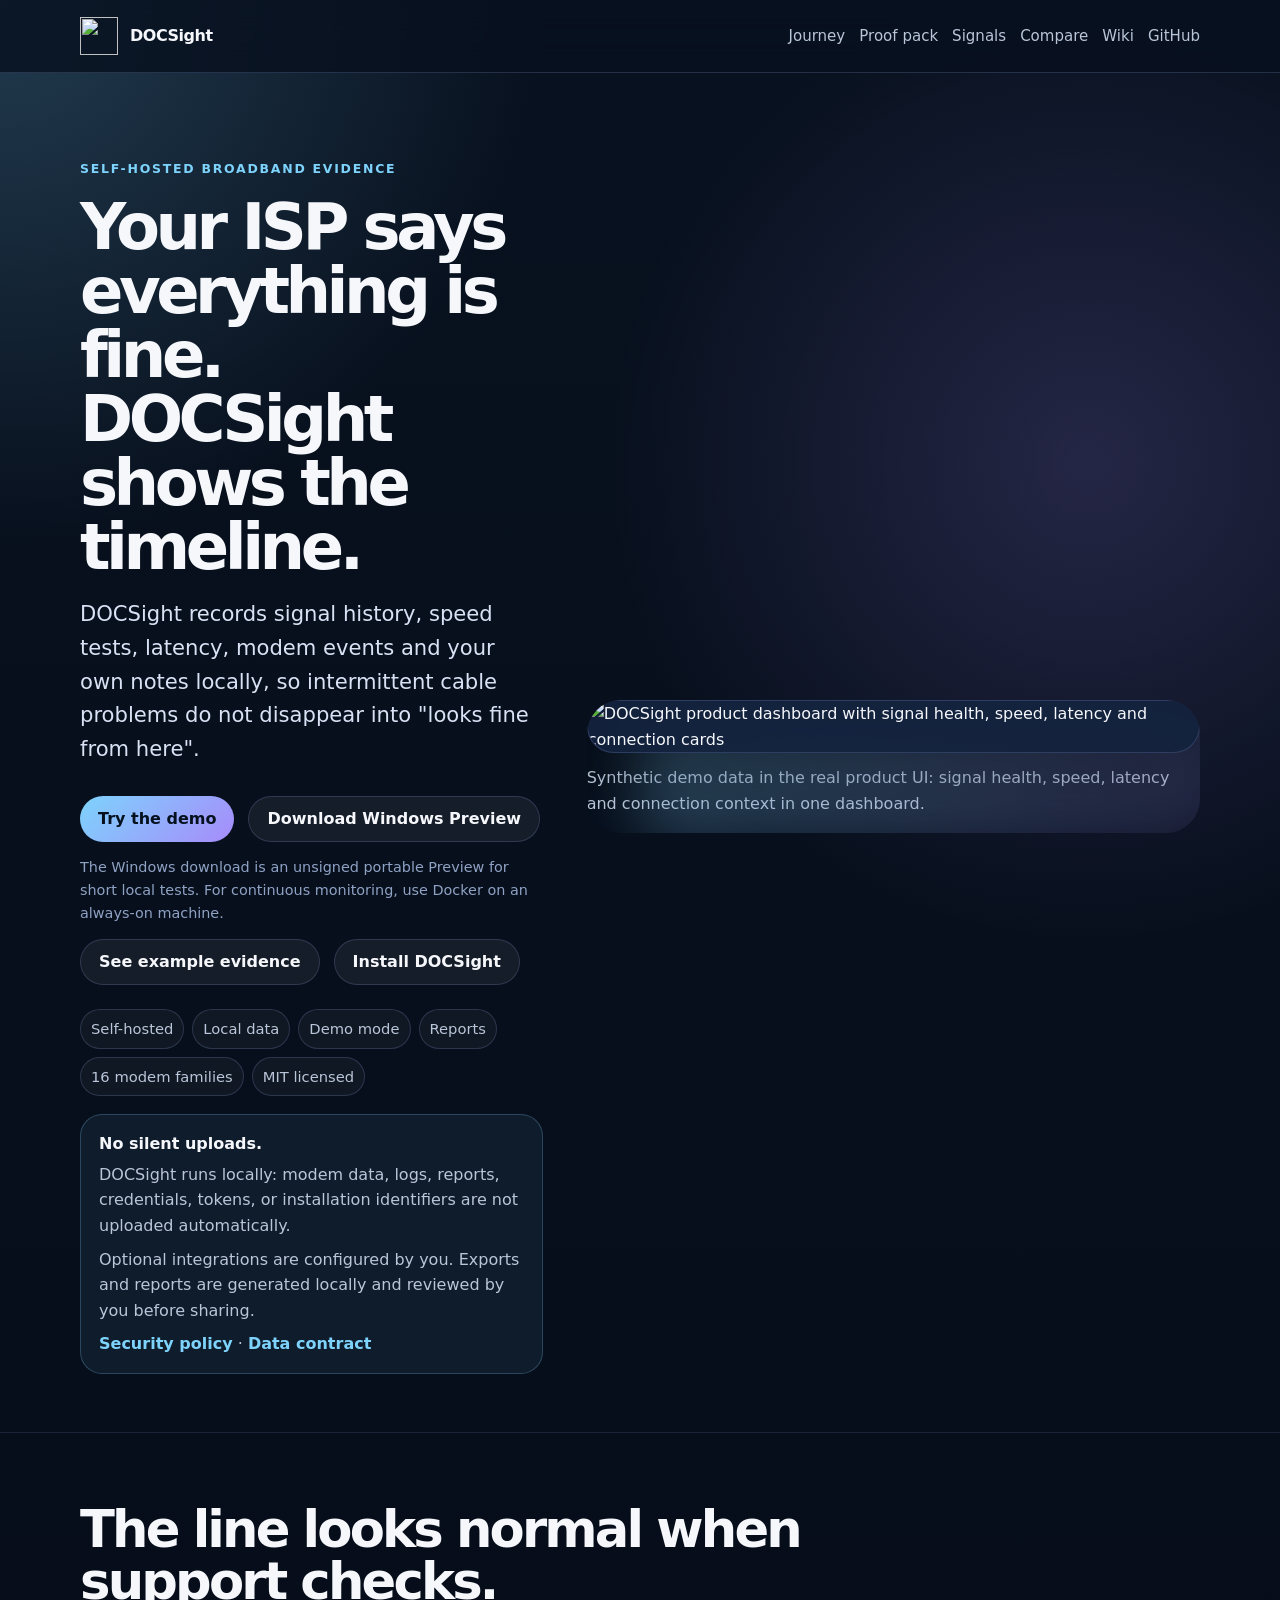
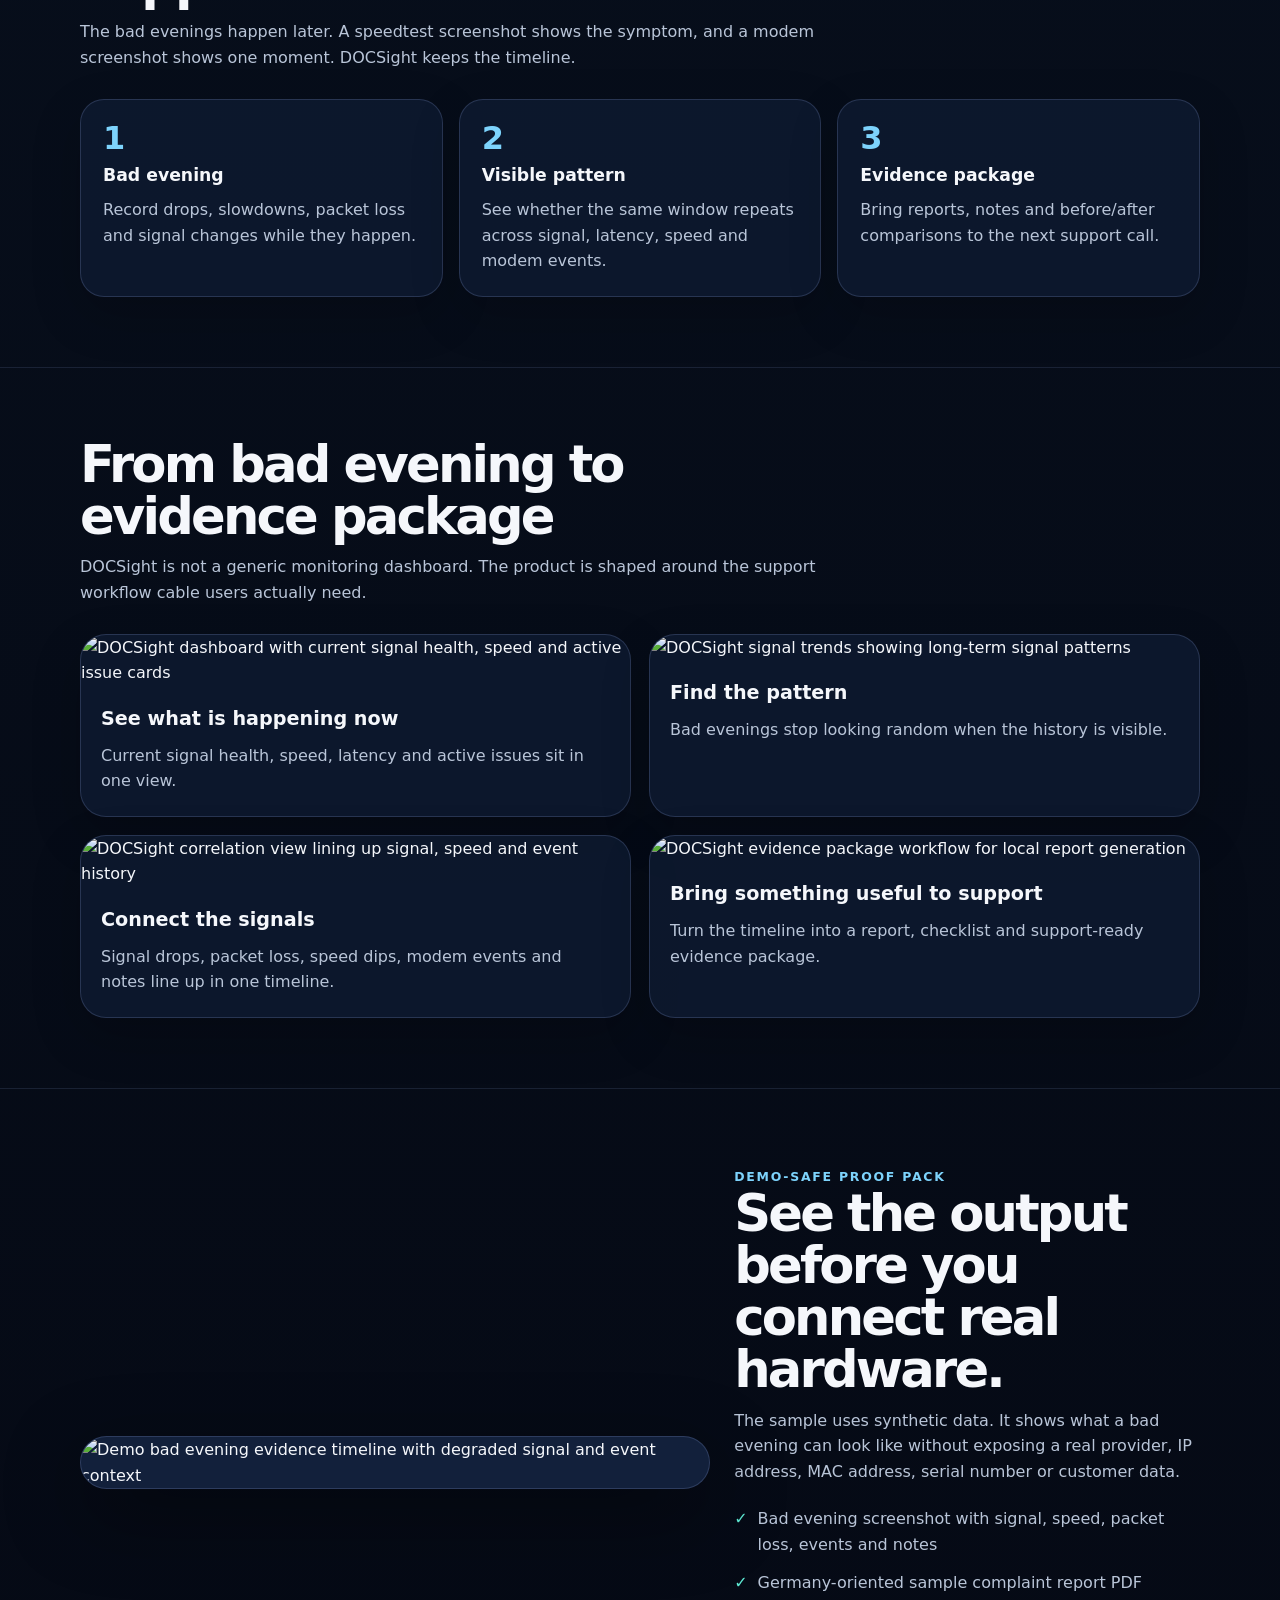
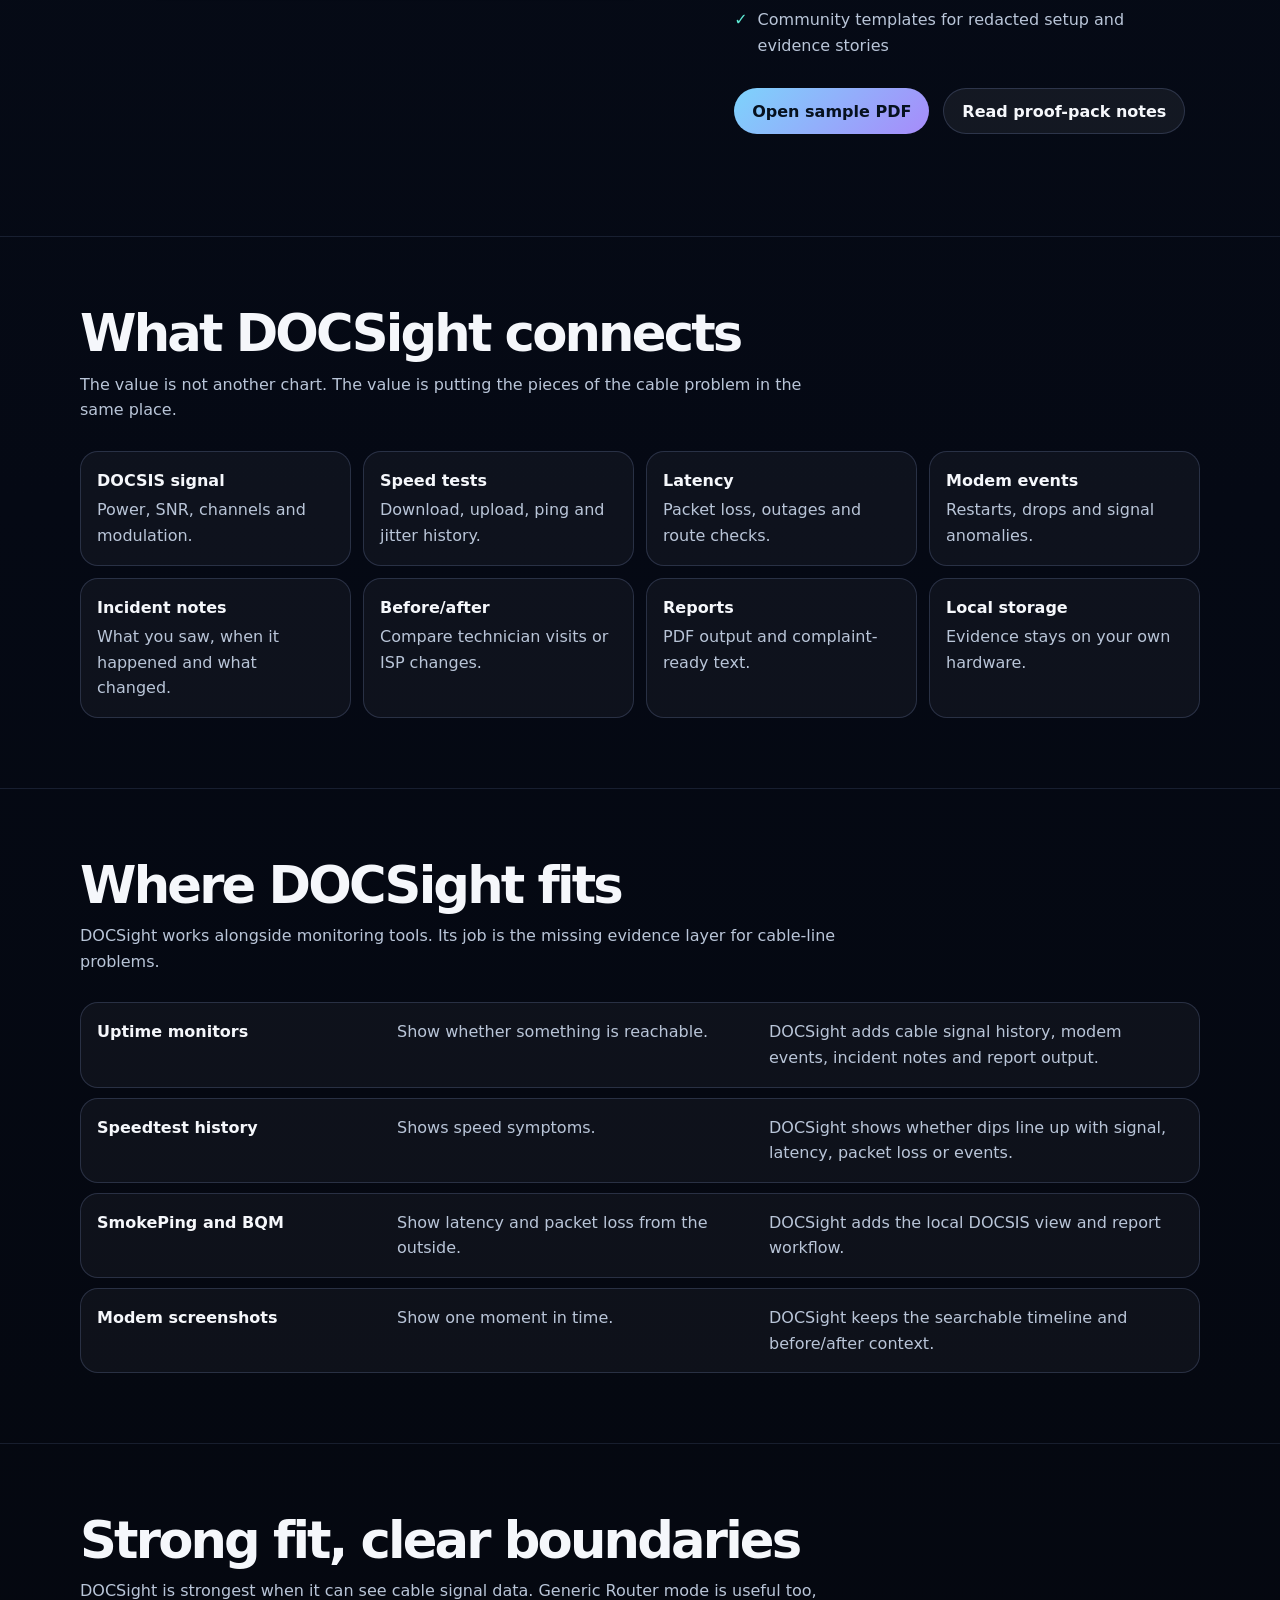
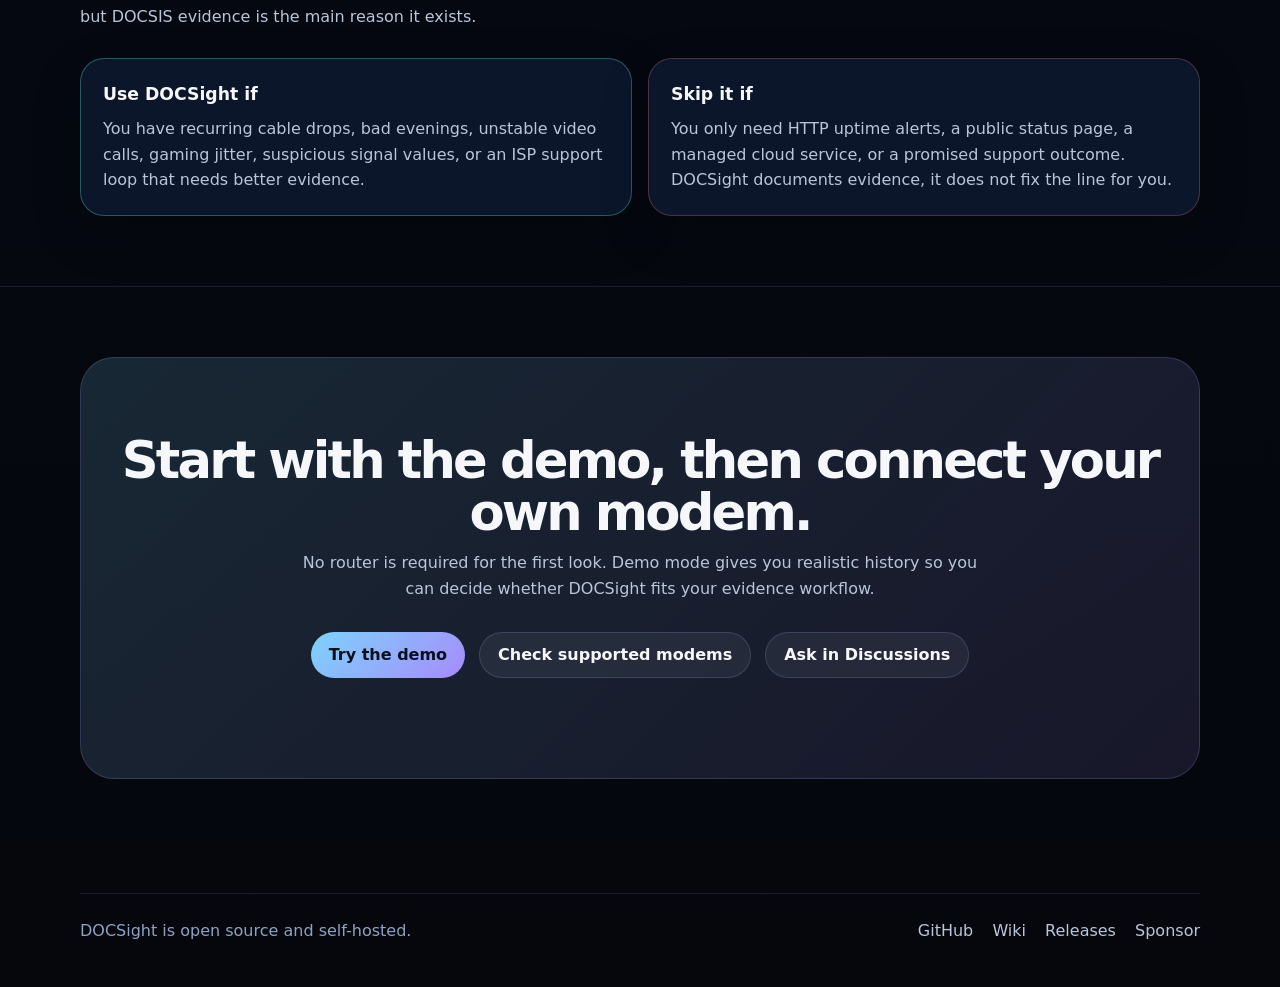
==== docs/index.html @ 67adfd16 "Publish Windows preview downloads Expose the portable Windows Preview from the public entry points w" ====
<!doctype html>
<html lang="en">
<head>
  <meta charset="utf-8">
  <meta name="viewport" content="width=device-width, initial-scale=1">
  <title>DOCSight | Self-hosted evidence for cable internet problems</title>
  <meta name="description" content="DOCSight turns DOCSIS signal history, speed tests, latency, modem events and incident notes into a local evidence trail for intermittent cable problems.">
  <meta name="robots" content="index,follow">
  <link rel="canonical" href="https://itsdnns.github.io/docsight/">
  <meta property="og:type" content="website">
  <meta property="og:site_name" content="DOCSight">
  <meta property="og:title" content="DOCSight | Your ISP says everything is fine. DOCSight shows the timeline.">
  <meta property="og:description" content="Self-hosted DOCSIS evidence for bad evenings, packet loss, modem events and complaint-ready reports.">
  <meta property="og:image" content="https://itsdnns.github.io/docsight/screenshots/social-preview.png">
  <meta property="og:url" content="https://itsdnns.github.io/docsight/">
  <meta name="twitter:card" content="summary_large_image">
  <meta name="twitter:title" content="DOCSight | Self-hosted evidence for cable internet problems">
  <meta name="twitter:description" content="Build a local evidence trail from modem signal data, speed, latency, events and incident notes.">
  <meta name="twitter:image" content="https://itsdnns.github.io/docsight/screenshots/social-preview.png">
  <style>
    :root {
      color-scheme: dark;
      --bg: #08111f;
      --bg-2: #0d1930;
      --card: rgba(15, 28, 51, 0.78);
      --card-strong: rgba(19, 34, 62, 0.95);
      --line: rgba(167, 190, 255, 0.18);
      --text: #f5f7fb;
      --muted: #b9c5d8;
      --soft: #8fa2c4;
      --accent: #7dd3fc;
      --accent-2: #a78bfa;
      --good: #5eead4;
      --warn: #fbbf24;
      --bad: #fb7185;
      --shadow: 0 24px 80px rgba(0, 0, 0, 0.42);
    }
    * { box-sizing: border-box; }
    html { scroll-behavior: smooth; }
    body {
      margin: 0;
      min-width: 320px;
      font-family: Inter, ui-sans-serif, system-ui, -apple-system, BlinkMacSystemFont, "Segoe UI", sans-serif;
      background:
        radial-gradient(circle at top left, rgba(125, 211, 252, 0.22), transparent 34rem),
        radial-gradient(circle at 85% 8%, rgba(167, 139, 250, 0.18), transparent 30rem),
        linear-gradient(180deg, var(--bg), #050914 64%, #05070d);
      color: var(--text);
      line-height: 1.6;
    }
    a { color: inherit; }
    img { max-width: 100%; height: auto; display: block; }
    .wrap { width: min(1120px, calc(100% - 32px)); margin: 0 auto; }
    .nav {
      position: sticky;
      top: 0;
      z-index: 10;
      border-bottom: 1px solid var(--line);
      background: rgba(8, 17, 31, 0.82);
      backdrop-filter: blur(16px);
    }
    .nav-inner {
      min-height: 72px;
      display: flex;
      align-items: center;
      justify-content: space-between;
      gap: 24px;
    }
    .brand { display: flex; align-items: center; gap: 12px; font-weight: 800; letter-spacing: -0.03em; text-decoration: none; }
    .brand img { width: 38px; height: 38px; }
    .nav-links { display: flex; flex-wrap: wrap; gap: 14px; align-items: center; justify-content: flex-end; color: var(--muted); font-size: 0.94rem; }
    .nav-links a { text-decoration: none; }
    .nav-links a:hover { color: var(--text); }
    .mobile-menu { display: none; position: relative; }
    .mobile-menu summary { cursor: pointer; list-style: none; border: 1px solid var(--line); border-radius: 999px; padding: 8px 14px; color: var(--text); font-weight: 750; background: rgba(255,255,255,0.06); }
    .mobile-menu summary::-webkit-details-marker { display: none; }
    .mobile-menu-panel { position: absolute; right: 0; top: calc(100% + 10px); width: min(240px, calc(100vw - 22px)); display: grid; gap: 4px; padding: 10px; border: 1px solid var(--line); border-radius: 18px; background: rgba(8,17,31,0.98); box-shadow: var(--shadow); }
    .mobile-menu-panel a { padding: 10px 12px; border-radius: 12px; text-decoration: none; color: var(--muted); }
    .mobile-menu-panel a:hover { background: rgba(255,255,255,0.06); color: var(--text); }
    .hero { padding: 86px 0 58px; }
    .hero-grid { display: grid; grid-template-columns: minmax(0, 0.86fr) minmax(320px, 1.14fr); gap: 44px; align-items: center; }
    .eyebrow { color: var(--accent); font-weight: 800; text-transform: uppercase; letter-spacing: 0.14em; font-size: 0.78rem; }
    h1 { margin: 16px 0 18px; font-size: clamp(2.45rem, 5vw, 4.9rem); line-height: 1; letter-spacing: -0.07em; }
    .lead { margin: 0; color: #d8e2f4; font-size: clamp(1.08rem, 2vw, 1.32rem); max-width: 670px; }
    .hero-actions { display: flex; flex-wrap: wrap; gap: 14px; margin: 30px 0 24px; }
    .preview-boundary { flex: 0 0 100%; max-width: 670px; margin: 0; color: var(--soft); font-size: 0.9rem; }
    .btn {
      display: inline-flex;
      align-items: center;
      justify-content: center;
      min-height: 46px;
      padding: 0 18px;
      border-radius: 999px;
      border: 1px solid var(--line);
      text-decoration: none;
      font-weight: 750;
      color: var(--text);
      background: rgba(255,255,255,0.06);
    }
    .btn.primary { border: 0; background: linear-gradient(135deg, var(--accent), var(--accent-2)); color: #06111f; }
    .btn:hover { transform: translateY(-1px); }
    .trust { display: flex; flex-wrap: wrap; gap: 8px; margin: 0; padding: 0; list-style: none; color: var(--muted); font-size: 0.92rem; }
    .trust li { padding: 7px 10px; border: 1px solid var(--line); border-radius: 999px; background: rgba(255,255,255,0.04); }
    .trust-promise { margin-top: 18px; padding: 16px 18px; border: 1px solid rgba(125,211,252,0.24); border-radius: 22px; background: rgba(125,211,252,0.07); color: var(--muted); }
    .trust-promise strong { display: block; color: var(--text); margin-bottom: 5px; }
    .trust-promise p { margin: 0 0 8px; }
    .trust-promise p:last-child { margin-bottom: 0; }
    .trust-promise a { color: var(--accent); font-weight: 750; text-decoration: none; }
    .trust-promise a:hover { text-decoration: underline; }
    .hero-shot { position: relative; overflow: clip; border-radius: 34px; }
    .hero-shot::before {
      content: "";
      position: absolute;
      inset: 10% -5% -6% 8%;
      border-radius: 40px;
      background: linear-gradient(135deg, rgba(125,211,252,0.35), rgba(167,139,250,0.16));
      filter: blur(30px);
      opacity: 0.9;
    }
    .screenshot-card { position: relative; border: 1px solid var(--line); border-radius: 28px; overflow: hidden; box-shadow: var(--shadow); background: var(--card-strong); }
    .screenshot-card img { width: 100%; }
    .caption { color: #c5d1e4; font-size: 1rem; margin-top: 12px; }
    section { padding: 70px 0; border-top: 1px solid rgba(167,190,255,0.12); }
    .section-head { max-width: 760px; margin-bottom: 28px; }
    h2 { margin: 0 0 12px; font-size: clamp(2rem, 4vw, 3.4rem); line-height: 1.02; letter-spacing: -0.055em; }
    .section-head p, .card p, .proof-copy p, .journey-card p { color: var(--muted); margin: 0; }
    .cards { display: grid; grid-template-columns: repeat(3, minmax(0, 1fr)); gap: 16px; }
    .card { padding: 22px; border: 1px solid var(--line); border-radius: 24px; background: var(--card); box-shadow: 0 18px 50px rgba(0,0,0,0.18); }
    .card strong { display: block; margin-bottom: 8px; font-size: 1.08rem; }
    .metric { font-size: 2rem; line-height: 1; letter-spacing: -0.04em; color: var(--accent); font-weight: 850; margin-bottom: 8px; }
    .journey-grid { display: grid; grid-template-columns: repeat(2, minmax(0, 1fr)); gap: 18px; }
    .journey-card { border: 1px solid var(--line); border-radius: 26px; background: var(--card); overflow: hidden; box-shadow: 0 18px 50px rgba(0,0,0,0.2); }
    .journey-card .copy { padding: 18px 20px 22px; }
    .journey-card h3 { margin: 0 0 8px; font-size: 1.2rem; }
    .proof { display: grid; grid-template-columns: minmax(0, 1.15fr) minmax(280px, 0.85fr); gap: 24px; align-items: center; }
    .proof-copy { padding: 8px 0; }
    .proof-list { margin: 22px 0 0; padding: 0; list-style: none; display: grid; gap: 12px; }
    .proof-list li { display: flex; gap: 10px; color: var(--muted); }
    .proof-list li::before { content: "✓"; color: var(--good); font-weight: 900; }
    .connect-grid { display: grid; grid-template-columns: repeat(4, minmax(0, 1fr)); gap: 12px; }
    .connect-item { padding: 16px; border-radius: 18px; border: 1px solid var(--line); background: rgba(255,255,255,0.04); color: var(--muted); }
    .connect-item strong { display: block; color: var(--text); margin-bottom: 4px; }
    .compare { display: grid; gap: 10px; }
    .compare-row { display: grid; grid-template-columns: 0.8fr 1fr 1.15fr; gap: 12px; padding: 16px; border: 1px solid var(--line); border-radius: 18px; background: rgba(255,255,255,0.04); }
    .compare-row span { color: var(--muted); }
    .fit-grid { display: grid; grid-template-columns: 1fr 1fr; gap: 16px; }
    .good { border-color: rgba(94,234,212,0.32); }
    .bad { border-color: rgba(251,113,133,0.28); }
    .cta { text-align: center; padding: 76px 20px; border: 1px solid var(--line); border-radius: 34px; background: linear-gradient(135deg, rgba(125,211,252,0.16), rgba(167,139,250,0.12)); }
    .cta p { color: var(--muted); max-width: 680px; margin: 0 auto 26px; }
    footer { color: var(--soft); padding: 44px 0; }
    footer .wrap { display: flex; gap: 16px; flex-wrap: wrap; justify-content: space-between; align-items: center; border-top: 1px solid rgba(167,190,255,0.12); padding-top: 24px; }
    footer a { color: var(--muted); text-decoration: none; margin-left: 14px; }
    @media (max-width: 920px) {
      .hero-grid, .proof { grid-template-columns: 1fr; }
      .cards, .journey-grid { grid-template-columns: 1fr; }
      .connect-grid { grid-template-columns: repeat(2, minmax(0, 1fr)); }
      .compare-row { grid-template-columns: 1fr; }
    }
    @media (max-width: 640px) {
      .wrap { width: min(100% - 22px, 1120px); }
      .nav-inner { min-height: 64px; }
      .nav-links { display: none; }
      .mobile-menu { display: block; }
      .hero { padding-top: 52px; }
      .cards, .fit-grid, .connect-grid { grid-template-columns: 1fr; }
      section { padding: 54px 0; }
      .hero-actions .btn { width: 100%; }
      footer .wrap { display: block; }
      footer a { display: inline-block; margin: 10px 14px 0 0; }
    }
  </style>
</head>
<body>
  <nav class="nav" aria-label="Main navigation">
    <div class="wrap nav-inner">
      <a class="brand" href="#top" aria-label="DOCSight home">
        <img src="docsight-logo-v2.svg" alt="" aria-hidden="true">
        <span>DOCSight</span>
      </a>
      <div class="nav-links">
        <a href="#journey">Journey</a>
        <a href="#proof">Proof pack</a>
        <a href="#connects">Signals</a>
        <a href="#compare">Compare</a>
        <a href="https://github.com/itsDNNS/docsight/wiki">Wiki</a>
        <a href="https://github.com/itsDNNS/docsight">GitHub</a>
      </div>
      <details class="mobile-menu">
        <summary>Menu</summary>
        <div class="mobile-menu-panel">
          <a href="#journey">Journey</a>
          <a href="#proof">Proof pack</a>
          <a href="#connects">Signals</a>
          <a href="#compare">Compare</a>
          <a href="https://github.com/itsDNNS/docsight/wiki">Wiki</a>
          <a href="https://github.com/itsDNNS/docsight">GitHub</a>
        </div>
      </details>
    </div>
  </nav>

  <main id="top">
    <header class="hero">
      <div class="wrap hero-grid">
        <div>
          <div class="eyebrow">Self-hosted broadband evidence</div>
          <h1>Your ISP says everything is fine. DOCSight shows the timeline.</h1>
          <p class="lead">DOCSight records signal history, speed tests, latency, modem events and your own notes locally, so intermittent cable problems do not disappear into "looks fine from here".</p>
          <div class="hero-actions">
            <a class="btn primary" href="https://github.com/itsDNNS/docsight#option-1-try-the-demo">Try the demo</a>
            <a class="btn" href="https://github.com/itsDNNS/docsight/releases/latest">Download Windows Preview</a>
            <p class="preview-boundary">The Windows download is an unsigned portable Preview for short local tests. For continuous monitoring, use Docker on an always-on machine.</p>
            <a class="btn" href="#proof">See example evidence</a>
            <a class="btn" href="https://github.com/itsDNNS/docsight/wiki/Installation">Install DOCSight</a>
          </div>
          <ul class="trust" aria-label="Project highlights">
            <li>Self-hosted</li>
            <li>Local data</li>
            <li>Demo mode</li>
            <li>Reports</li>
            <li>16 modem families</li>
            <li>MIT licensed</li>
          </ul>
          <div class="trust-promise" aria-label="Local-first trust promise">
            <strong>No silent uploads.</strong>
            <p>DOCSight runs locally: modem data, logs, reports, credentials, tokens, or installation identifiers are not uploaded automatically.</p>
            <p>Optional integrations are configured by you. Exports and reports are generated locally and reviewed by you before sharing.</p>
            <p><a href="https://github.com/itsDNNS/docsight/blob/main/SECURITY.md">Security policy</a> · <a href="https://github.com/itsDNNS/docsight/blob/main/DATA_CONTRACT.md">Data contract</a></p>
          </div>
        </div>
        <div class="hero-shot">
          <div class="screenshot-card">
            <img src="screenshots/dashboard-hero.png" alt="DOCSight product dashboard with signal health, speed, latency and connection cards">
          </div>
          <p class="caption">Synthetic demo data in the real product UI: signal health, speed, latency and connection context in one dashboard.</p>
        </div>
      </div>
    </header>

    <section aria-labelledby="why-title">
      <div class="wrap">
        <div class="section-head">
          <h2 id="why-title">The line looks normal when support checks.</h2>
          <p>The bad evenings happen later. A speedtest screenshot shows the symptom, and a modem screenshot shows one moment. DOCSight keeps the timeline.</p>
        </div>
        <div class="cards">
          <div class="card"><div class="metric">1</div><strong>Bad evening</strong><p>Record drops, slowdowns, packet loss and signal changes while they happen.</p></div>
          <div class="card"><div class="metric">2</div><strong>Visible pattern</strong><p>See whether the same window repeats across signal, latency, speed and modem events.</p></div>
          <div class="card"><div class="metric">3</div><strong>Evidence package</strong><p>Bring reports, notes and before/after comparisons to the next support call.</p></div>
        </div>
      </div>
    </section>

    <section id="journey" aria-labelledby="journey-title">
      <div class="wrap">
        <div class="section-head">
          <h2 id="journey-title">From bad evening to evidence package</h2>
          <p>DOCSight is not a generic monitoring dashboard. The product is shaped around the support workflow cable users actually need.</p>
        </div>
        <div class="journey-grid">
          <article class="journey-card">
            <img src="screenshots/dashboard-dark.png" alt="DOCSight dashboard with current signal health, speed and active issue cards">
            <div class="copy"><h3>See what is happening now</h3><p>Current signal health, speed, latency and active issues sit in one view.</p></div>
          </article>
          <article class="journey-card">
            <img src="screenshots/trends.png" alt="DOCSight signal trends showing long-term signal patterns">
            <div class="copy"><h3>Find the pattern</h3><p>Bad evenings stop looking random when the history is visible.</p></div>
          </article>
          <article class="journey-card">
            <img src="screenshots/correlation.png" alt="DOCSight correlation view lining up signal, speed and event history">
            <div class="copy"><h3>Connect the signals</h3><p>Signal drops, packet loss, speed dips, modem events and notes line up in one timeline.</p></div>
          </article>
          <article class="journey-card">
            <img src="screenshots/complaint-workflow.png" alt="DOCSight evidence package workflow for local report generation">
            <div class="copy"><h3>Bring something useful to support</h3><p>Turn the timeline into a report, checklist and support-ready evidence package.</p></div>
          </article>
        </div>
      </div>
    </section>

    <section id="proof" aria-labelledby="proof-title">
      <div class="wrap proof">
        <div class="screenshot-card">
          <img src="screenshots/bad-day-evidence.png" alt="Demo bad evening evidence timeline with degraded signal and event context">
        </div>
        <div class="proof-copy">
          <div class="eyebrow">Demo-safe proof pack</div>
          <h2 id="proof-title">See the output before you connect real hardware.</h2>
          <p>The sample uses synthetic data. It shows what a bad evening can look like without exposing a real provider, IP address, MAC address, serial number or customer data.</p>
          <ul class="proof-list">
            <li>Bad evening screenshot with signal, speed, packet loss, events and notes</li>
            <li>Germany-oriented sample complaint report PDF</li>
            <li>Community templates for redacted setup and evidence stories</li>
          </ul>
          <div class="hero-actions">
            <a class="btn primary" href="samples/demo-complaint-report.pdf">Open sample PDF</a>
            <a class="btn" href="https://github.com/itsDNNS/docsight/blob/main/docs/proof-pack.md">Read proof-pack notes</a>
          </div>
        </div>
      </div>
    </section>

    <section id="connects" aria-labelledby="connects-title">
      <div class="wrap">
        <div class="section-head">
          <h2 id="connects-title">What DOCSight connects</h2>
          <p>The value is not another chart. The value is putting the pieces of the cable problem in the same place.</p>
        </div>
        <div class="connect-grid" role="list">
          <div class="connect-item" role="listitem"><strong>DOCSIS signal</strong>Power, SNR, channels and modulation.</div>
          <div class="connect-item" role="listitem"><strong>Speed tests</strong>Download, upload, ping and jitter history.</div>
          <div class="connect-item" role="listitem"><strong>Latency</strong>Packet loss, outages and route checks.</div>
          <div class="connect-item" role="listitem"><strong>Modem events</strong>Restarts, drops and signal anomalies.</div>
          <div class="connect-item" role="listitem"><strong>Incident notes</strong>What you saw, when it happened and what changed.</div>
          <div class="connect-item" role="listitem"><strong>Before/after</strong>Compare technician visits or ISP changes.</div>
          <div class="connect-item" role="listitem"><strong>Reports</strong>PDF output and complaint-ready text.</div>
          <div class="connect-item" role="listitem"><strong>Local storage</strong>Evidence stays on your own hardware.</div>
        </div>
      </div>
    </section>

    <section id="compare" aria-labelledby="compare-title">
      <div class="wrap">
        <div class="section-head">
          <h2 id="compare-title">Where DOCSight fits</h2>
          <p>DOCSight works alongside monitoring tools. Its job is the missing evidence layer for cable-line problems.</p>
        </div>
        <div class="compare" role="list">
          <div class="compare-row" role="listitem"><strong>Uptime monitors</strong><span>Show whether something is reachable.</span><span>DOCSight adds cable signal history, modem events, incident notes and report output.</span></div>
          <div class="compare-row" role="listitem"><strong>Speedtest history</strong><span>Shows speed symptoms.</span><span>DOCSight shows whether dips line up with signal, latency, packet loss or events.</span></div>
          <div class="compare-row" role="listitem"><strong>SmokePing and BQM</strong><span>Show latency and packet loss from the outside.</span><span>DOCSight adds the local DOCSIS view and report workflow.</span></div>
          <div class="compare-row" role="listitem"><strong>Modem screenshots</strong><span>Show one moment in time.</span><span>DOCSight keeps the searchable timeline and before/after context.</span></div>
        </div>
      </div>
    </section>

    <section aria-labelledby="fit-title">
      <div class="wrap">
        <div class="section-head">
          <h2 id="fit-title">Strong fit, clear boundaries</h2>
          <p>DOCSight is strongest when it can see cable signal data. Generic Router mode is useful too, but DOCSIS evidence is the main reason it exists.</p>
        </div>
        <div class="fit-grid">
          <div class="card good"><strong>Use DOCSight if</strong><p>You have recurring cable drops, bad evenings, unstable video calls, gaming jitter, suspicious signal values, or an ISP support loop that needs better evidence.</p></div>
          <div class="card bad"><strong>Skip it if</strong><p>You only need HTTP uptime alerts, a public status page, a managed cloud service, or a promised support outcome. DOCSight documents evidence, it does not fix the line for you.</p></div>
        </div>
      </div>
    </section>

    <section aria-labelledby="start-title">
      <div class="wrap">
        <div class="cta">
          <h2 id="start-title">Start with the demo, then connect your own modem.</h2>
          <p>No router is required for the first look. Demo mode gives you realistic history so you can decide whether DOCSight fits your evidence workflow.</p>
          <div class="hero-actions" style="justify-content:center">
            <a class="btn primary" href="https://github.com/itsDNNS/docsight#option-1-try-the-demo">Try the demo</a>
            <a class="btn" href="https://github.com/itsDNNS/docsight/wiki/Supported-Modems">Check supported modems</a>
            <a class="btn" href="https://github.com/itsDNNS/docsight/discussions">Ask in Discussions</a>
          </div>
        </div>
      </div>
    </section>
  </main>

  <footer>
    <div class="wrap">
      <span>DOCSight is open source and self-hosted.</span>
      <span>
        <a href="https://github.com/itsDNNS/docsight">GitHub</a>
        <a href="https://github.com/itsDNNS/docsight/wiki">Wiki</a>
        <a href="https://github.com/itsDNNS/docsight/releases">Releases</a>
        <a href="https://github.com/sponsors/itsDNNS">Sponsor</a>
      </span>
    </div>
  </footer>
</body>
</html>
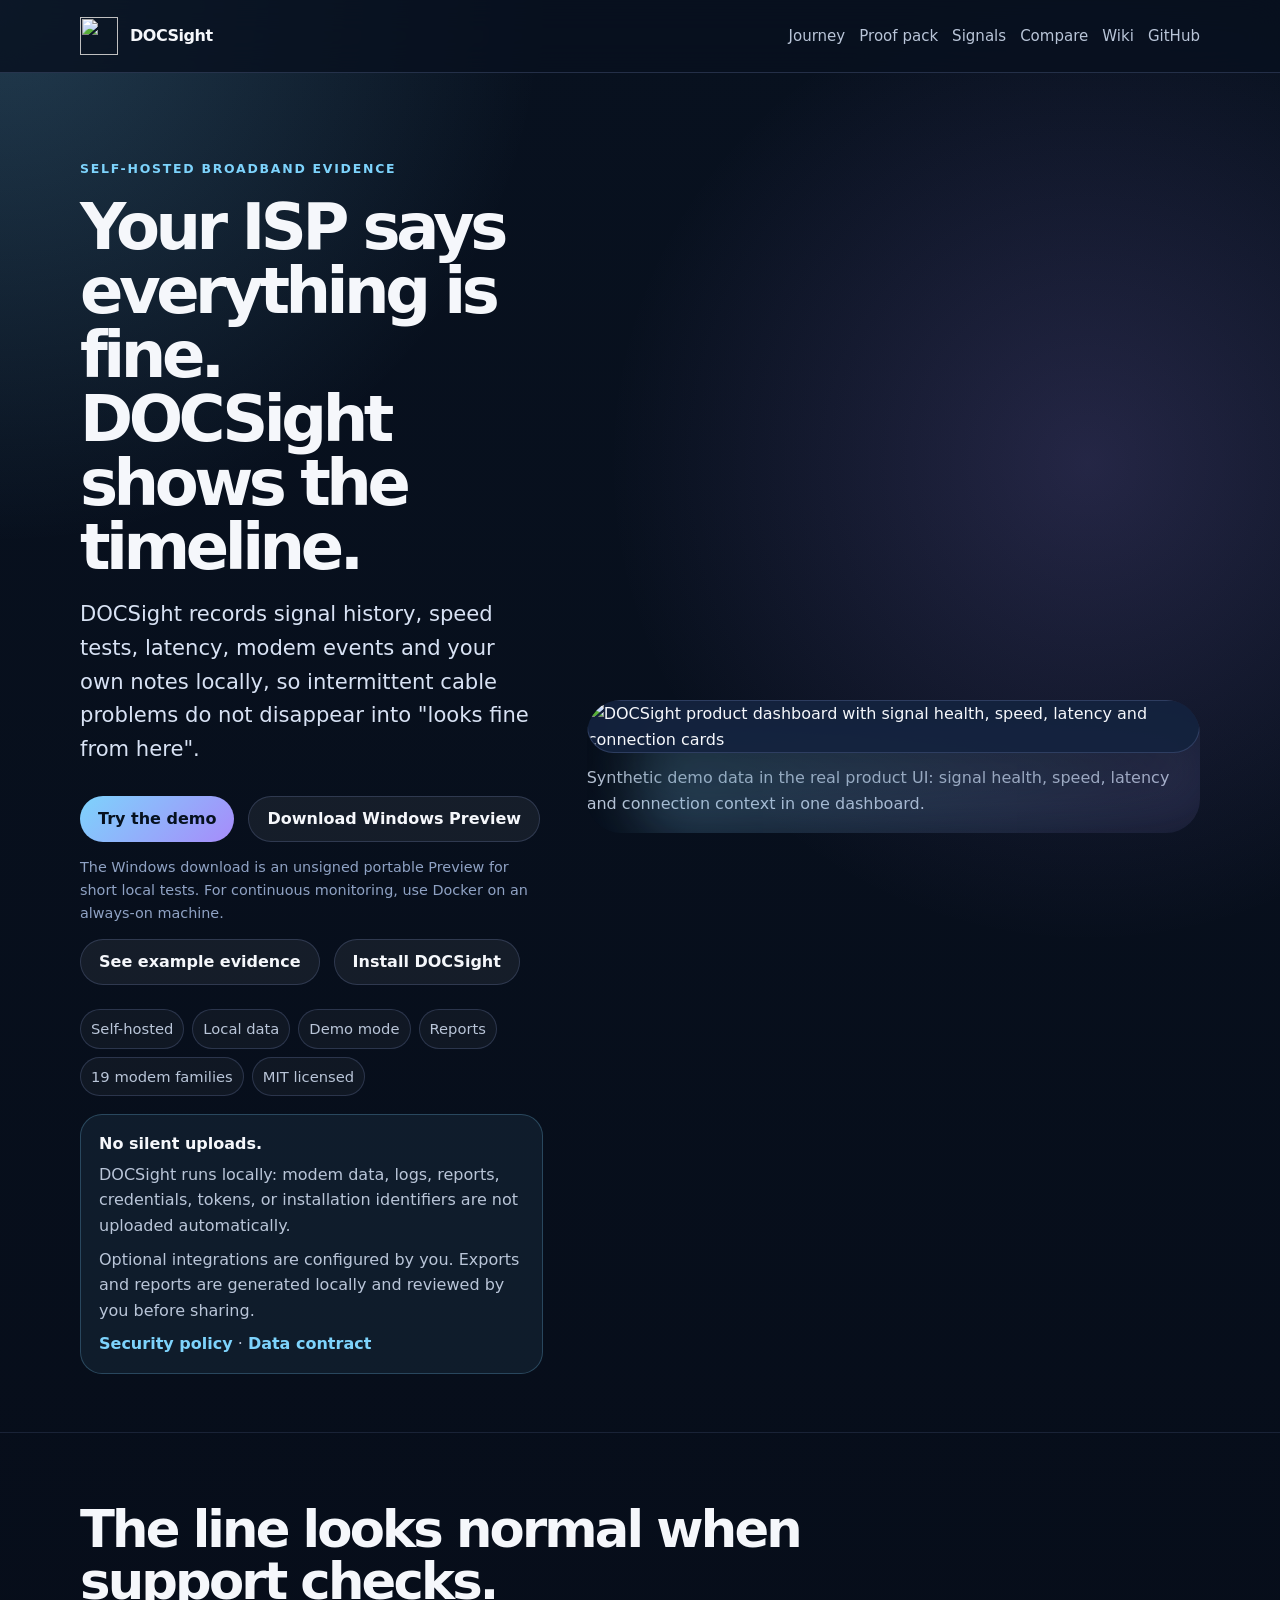
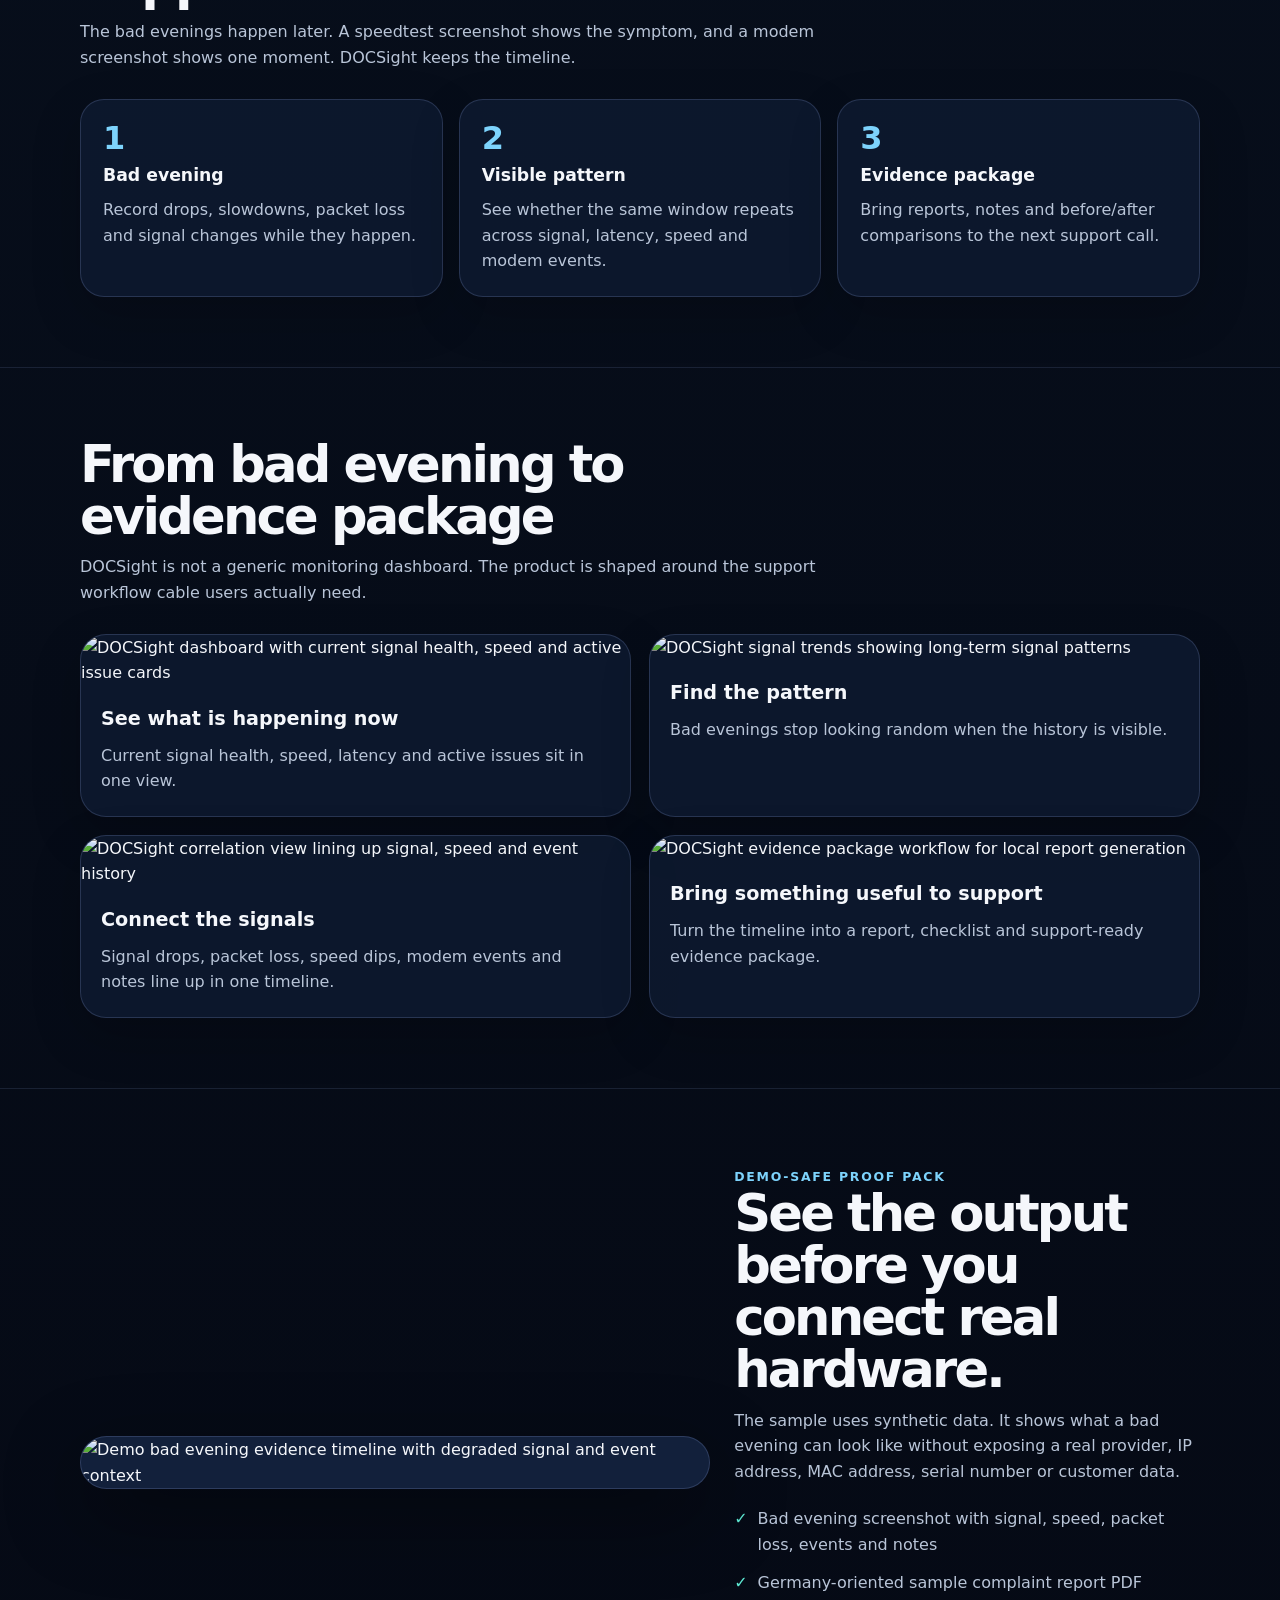
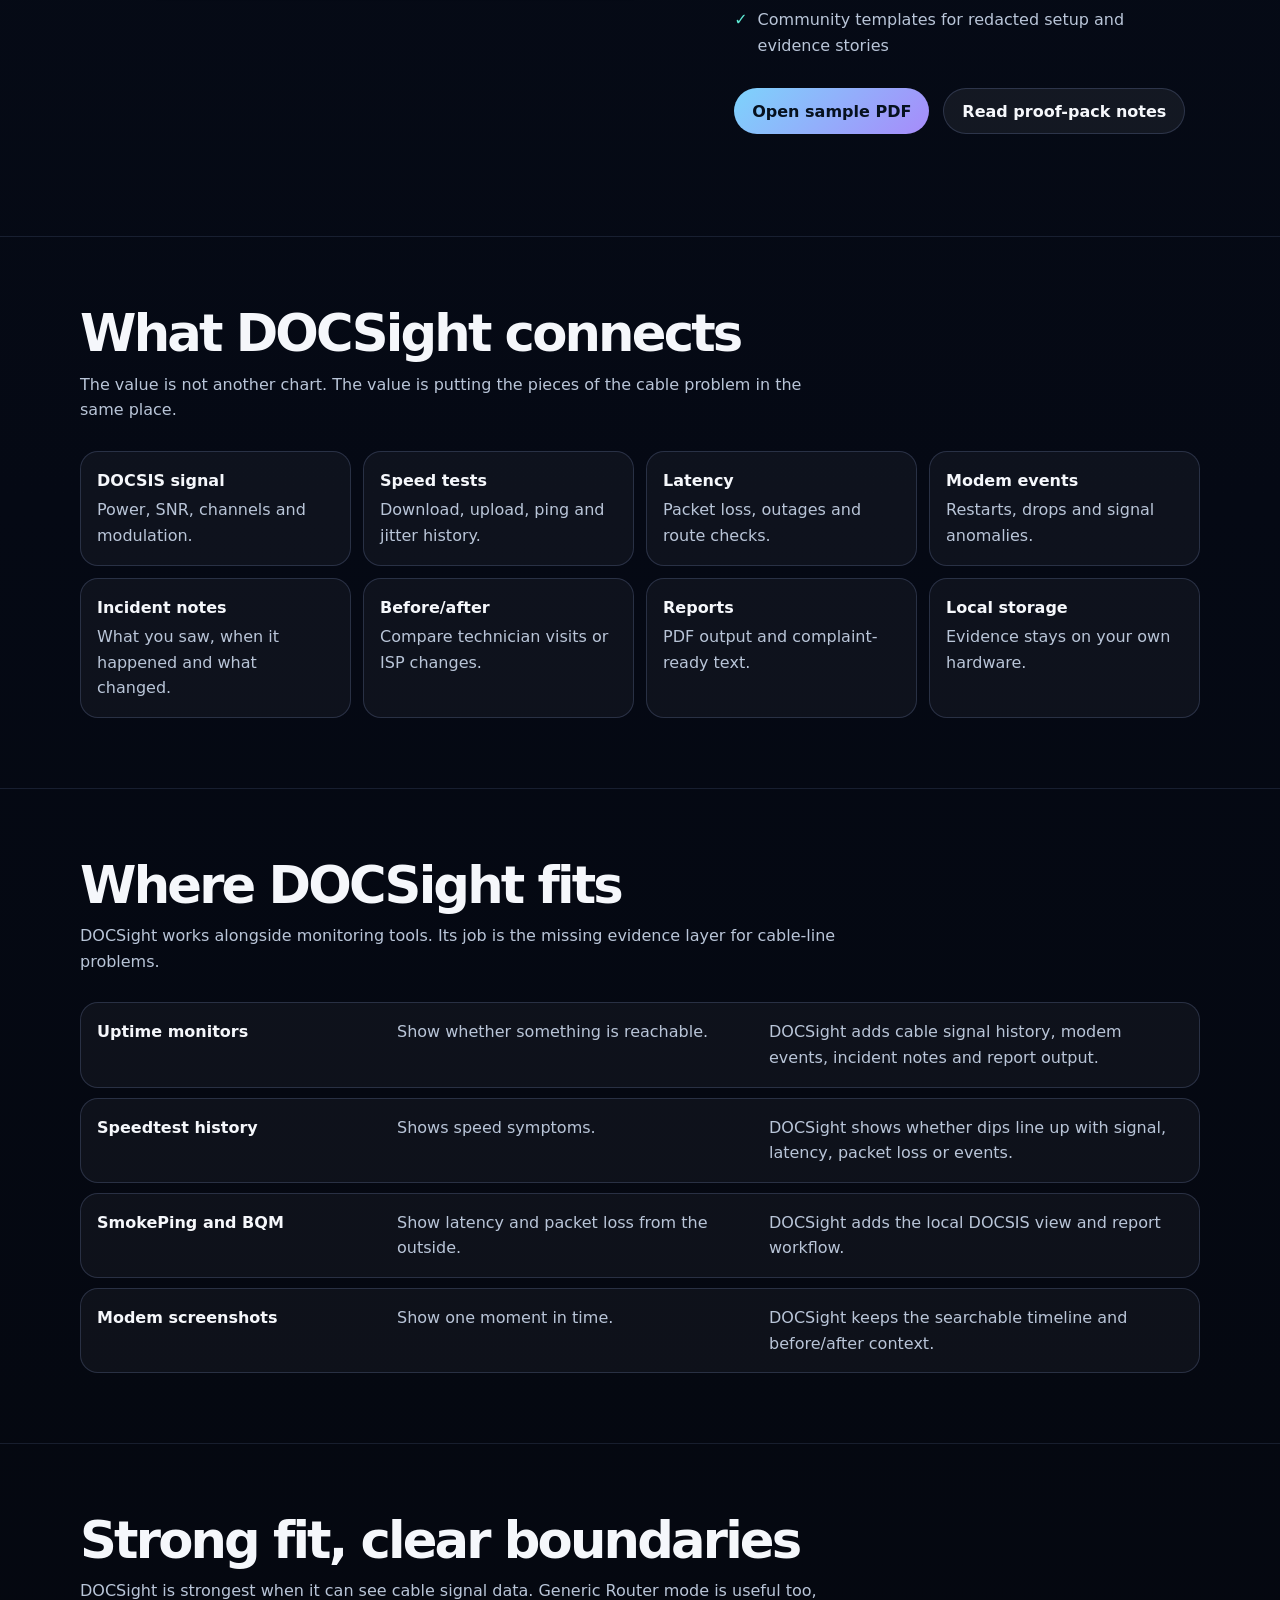
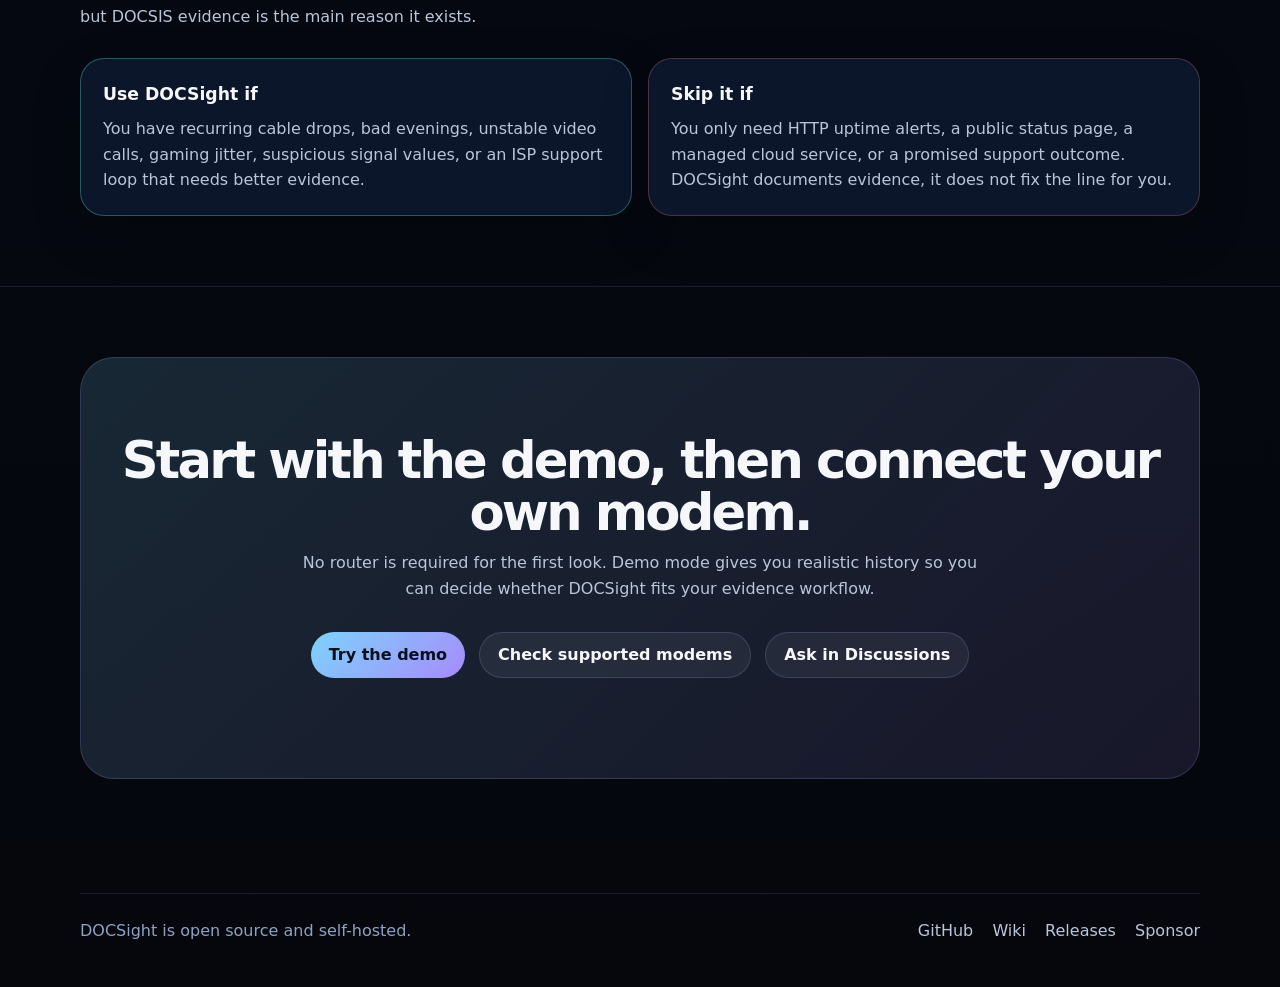
==== commit f05df3d6: "feat: add Sagemcom F3896LG driver (#754) Adds a dedicated Liberty Global REST API driver with Hub 5 " ====
--- a/docs/index.html
+++ b/docs/index.html
@@ -219,7 +219,7 @@
             <li>Local data</li>
             <li>Demo mode</li>
             <li>Reports</li>
-            <li>16 modem families</li>
+            <li>19 modem families</li>
             <li>MIT licensed</li>
           </ul>
           <div class="trust-promise" aria-label="Local-first trust promise">
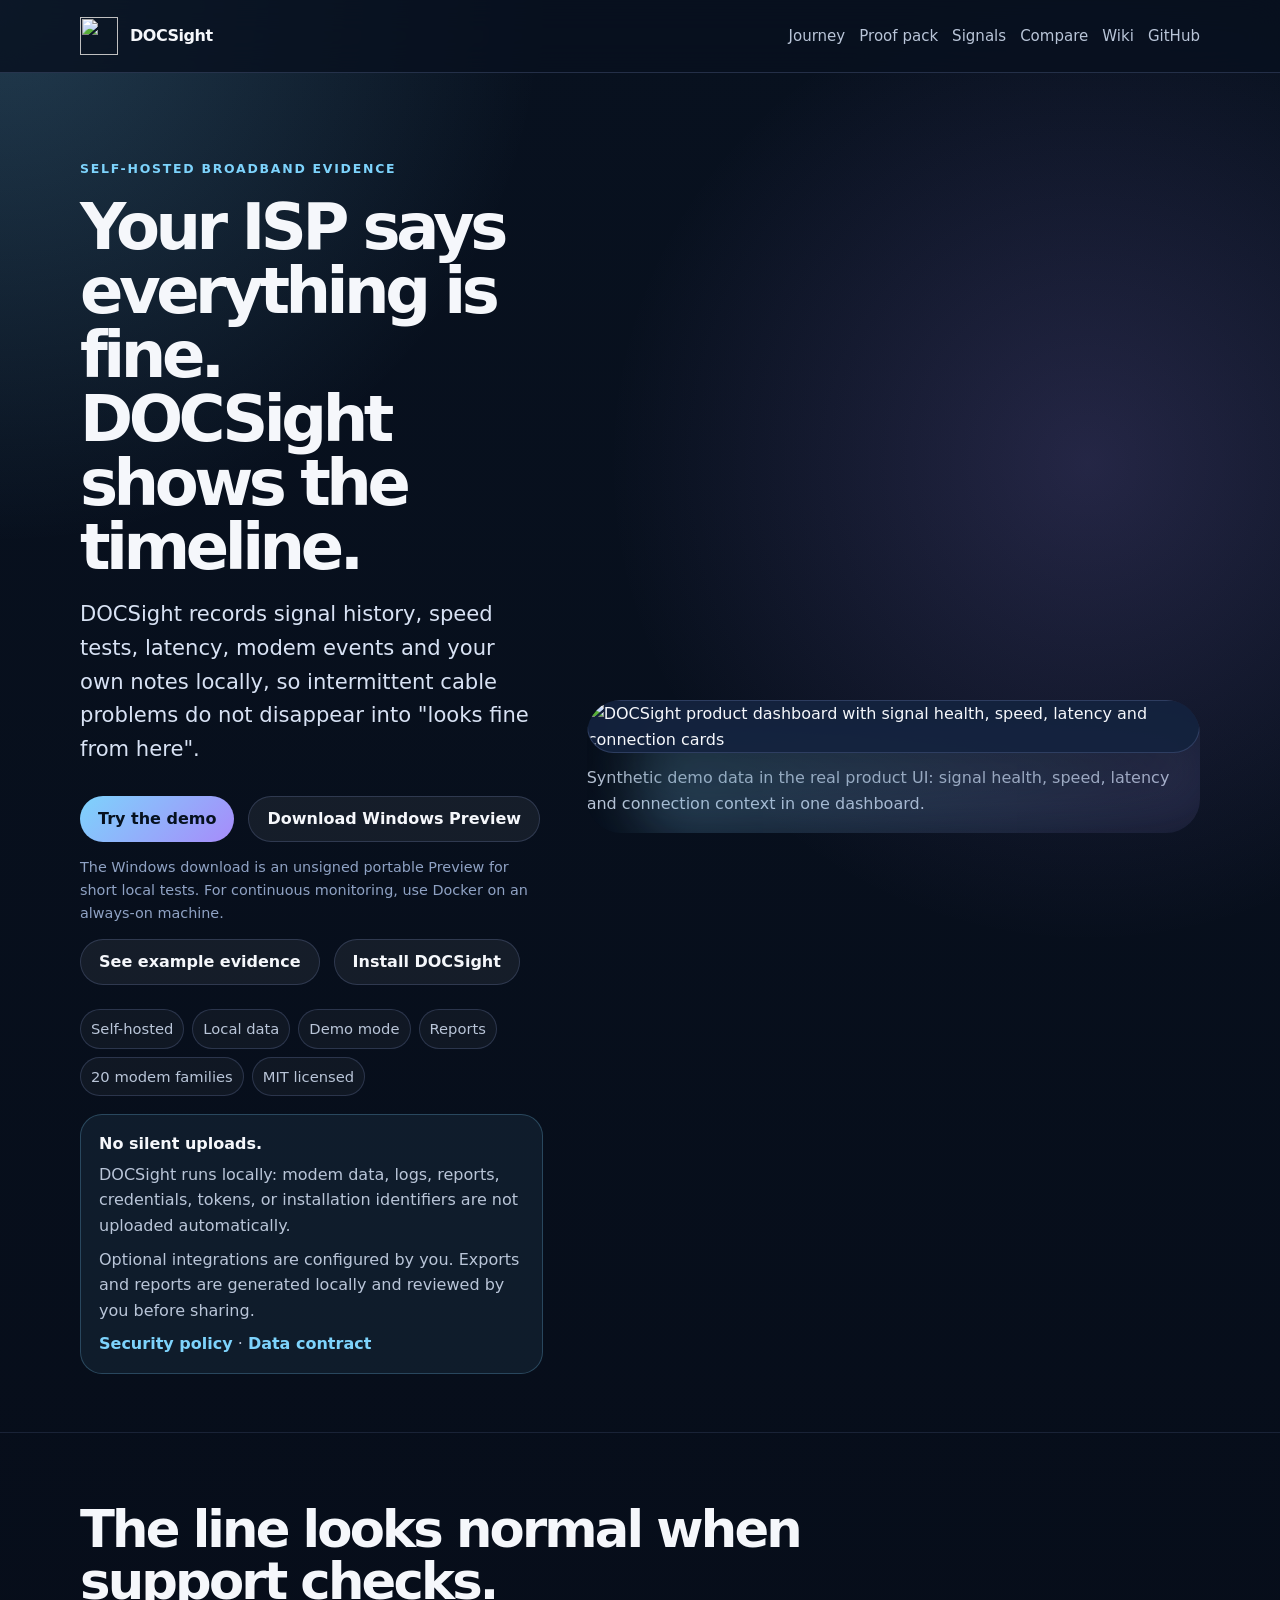
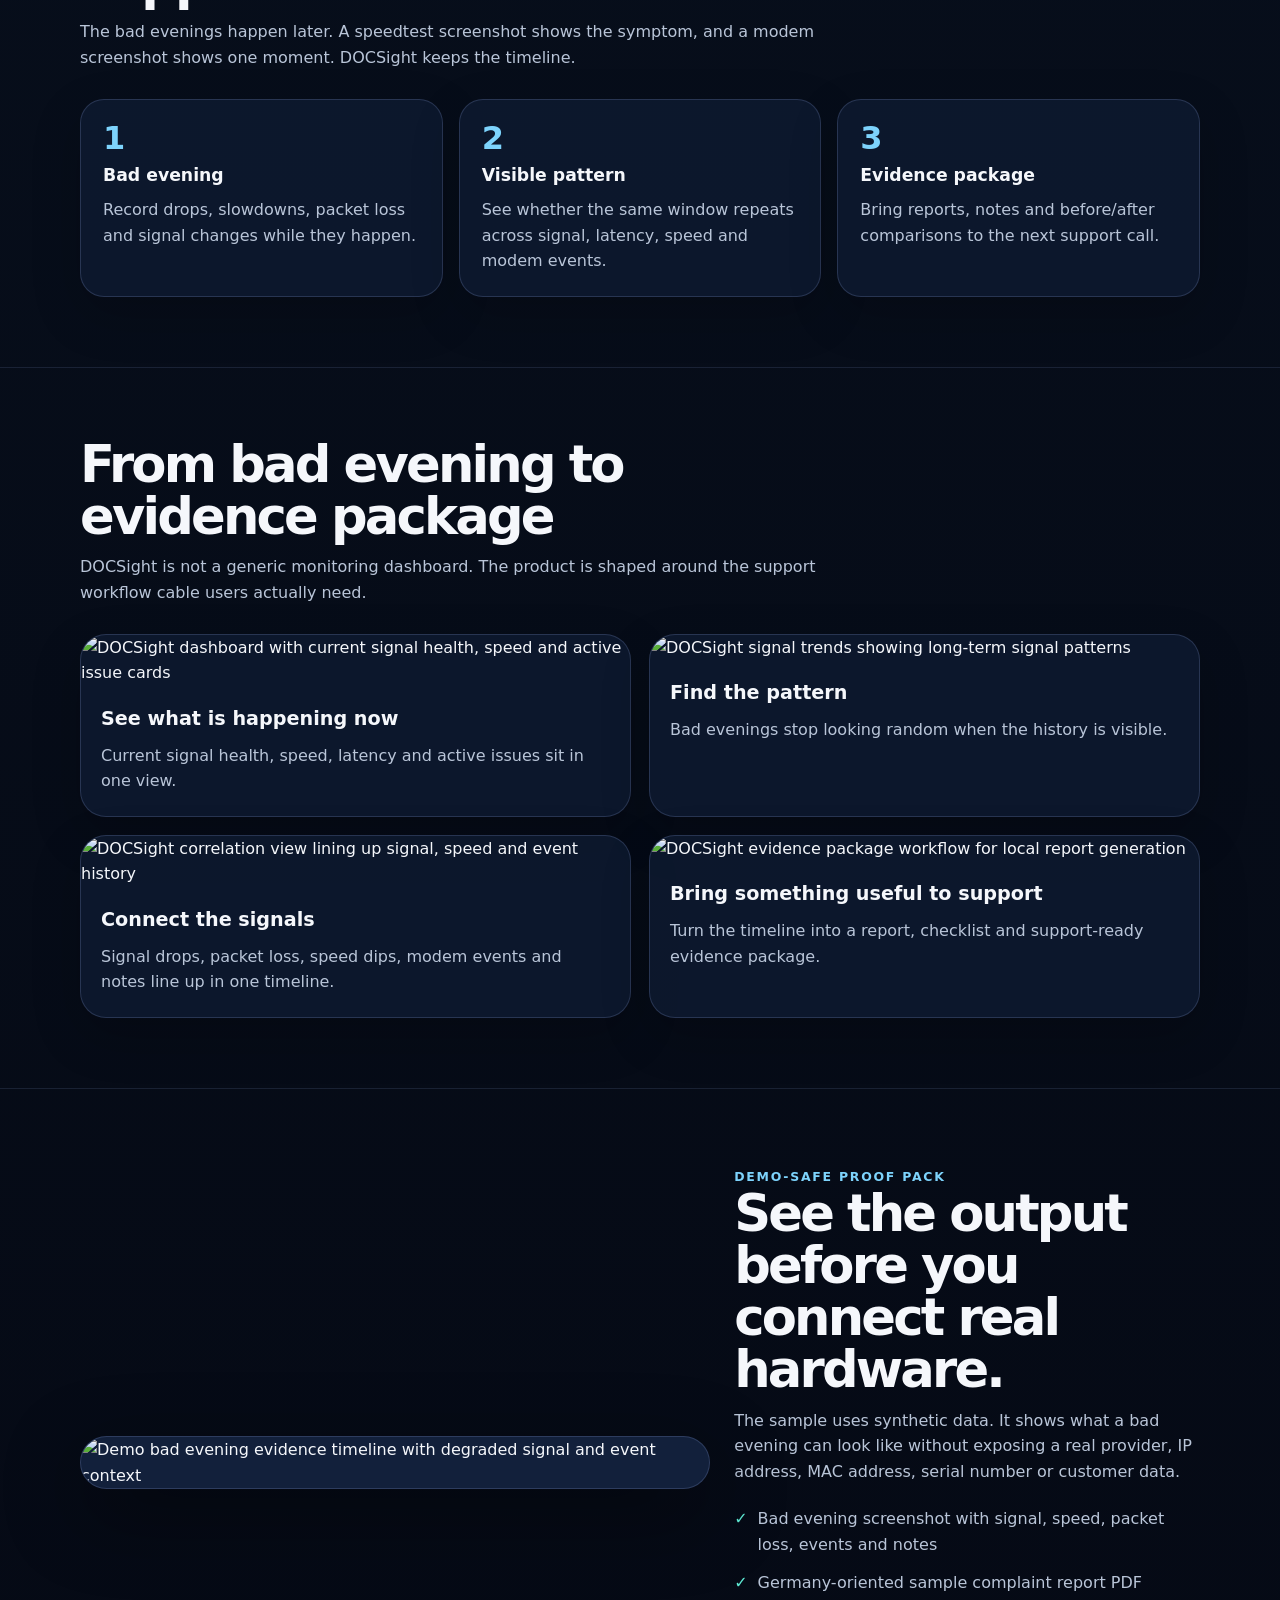
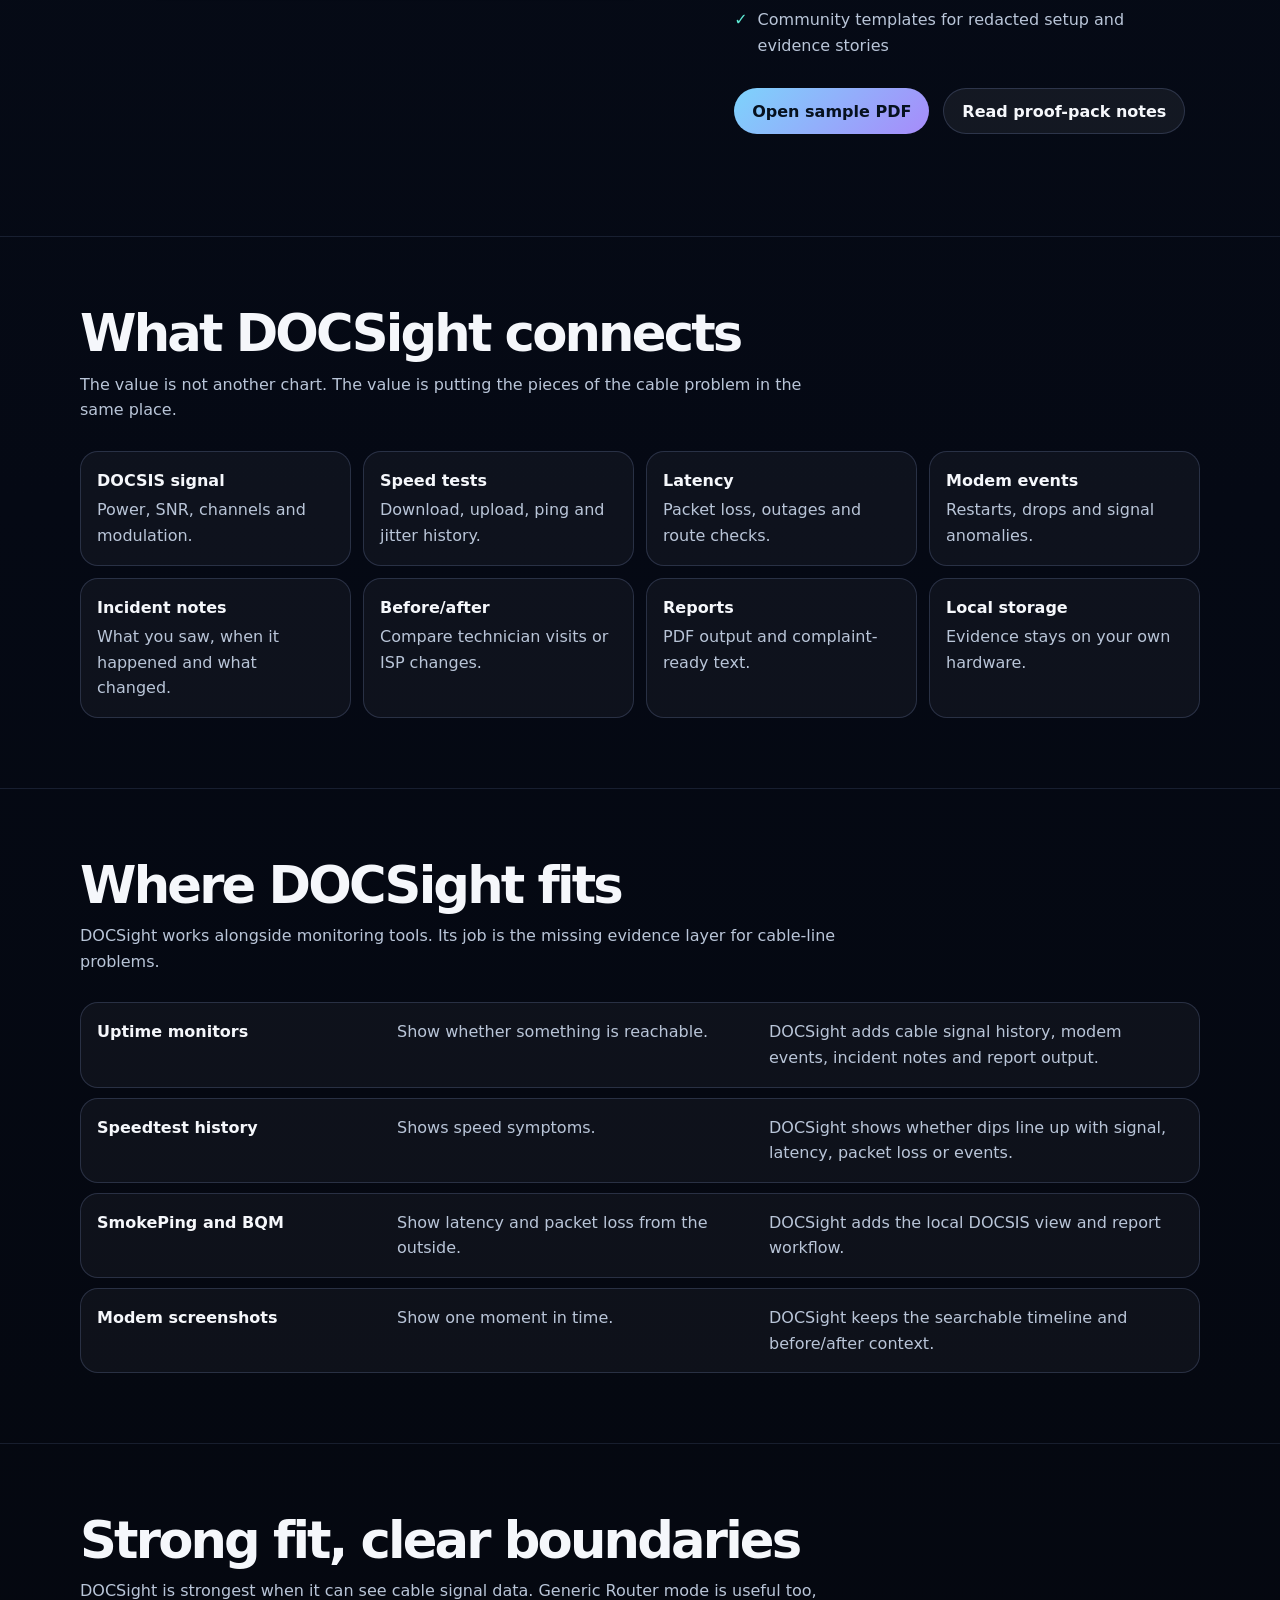
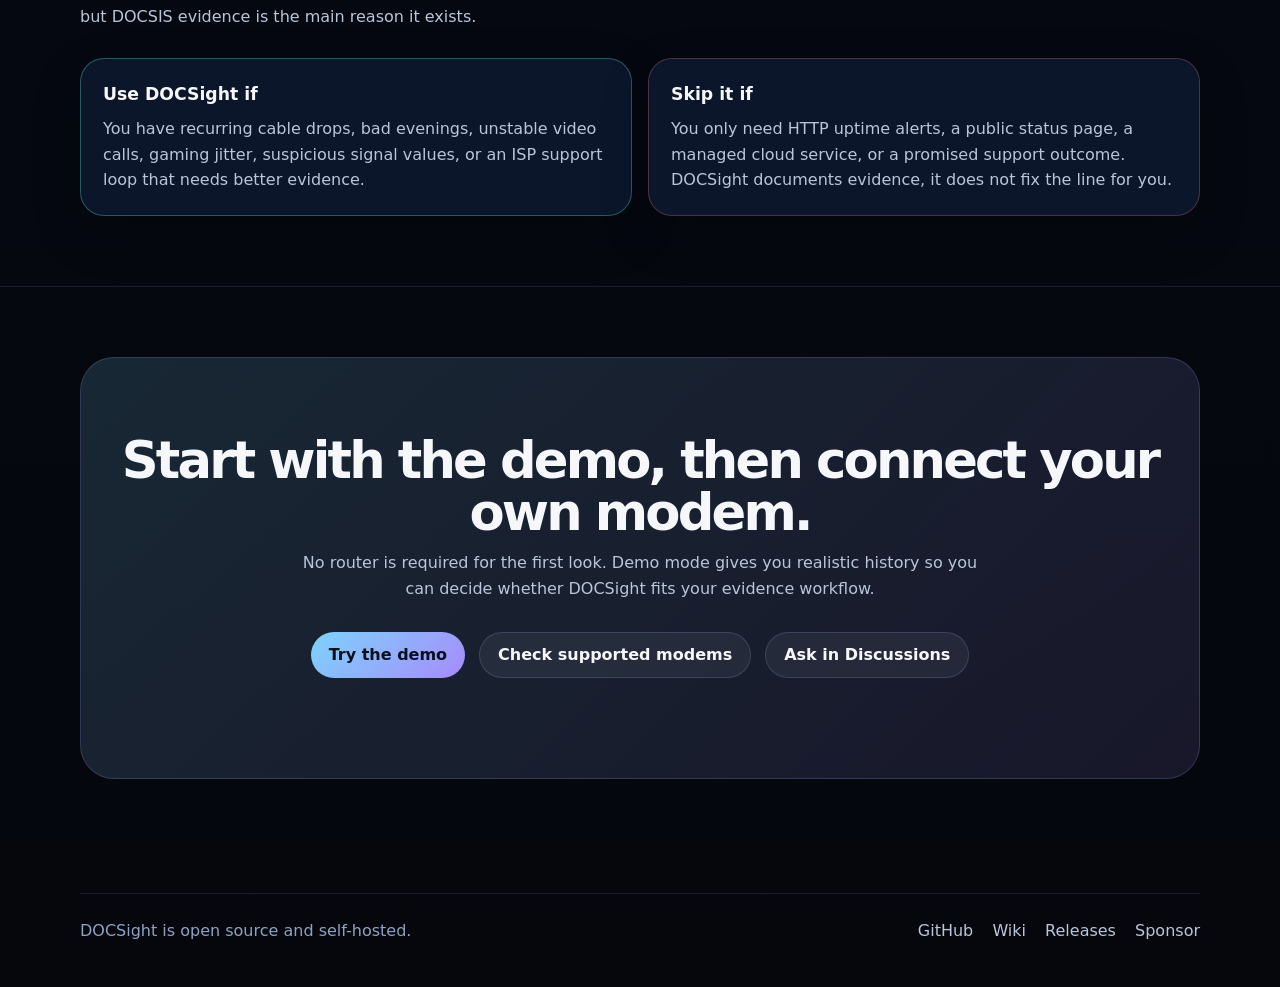
==== commit b9898aa4: "Add Netgear CM1000 modem support (#772) * Add Netgear CM1000 modem support  * Complete CM1000 captur" ====
--- a/docs/index.html
+++ b/docs/index.html
@@ -219,7 +219,7 @@
             <li>Local data</li>
             <li>Demo mode</li>
             <li>Reports</li>
-            <li>19 modem families</li>
+            <li>20 modem families</li>
             <li>MIT licensed</li>
           </ul>
           <div class="trust-promise" aria-label="Local-first trust promise">
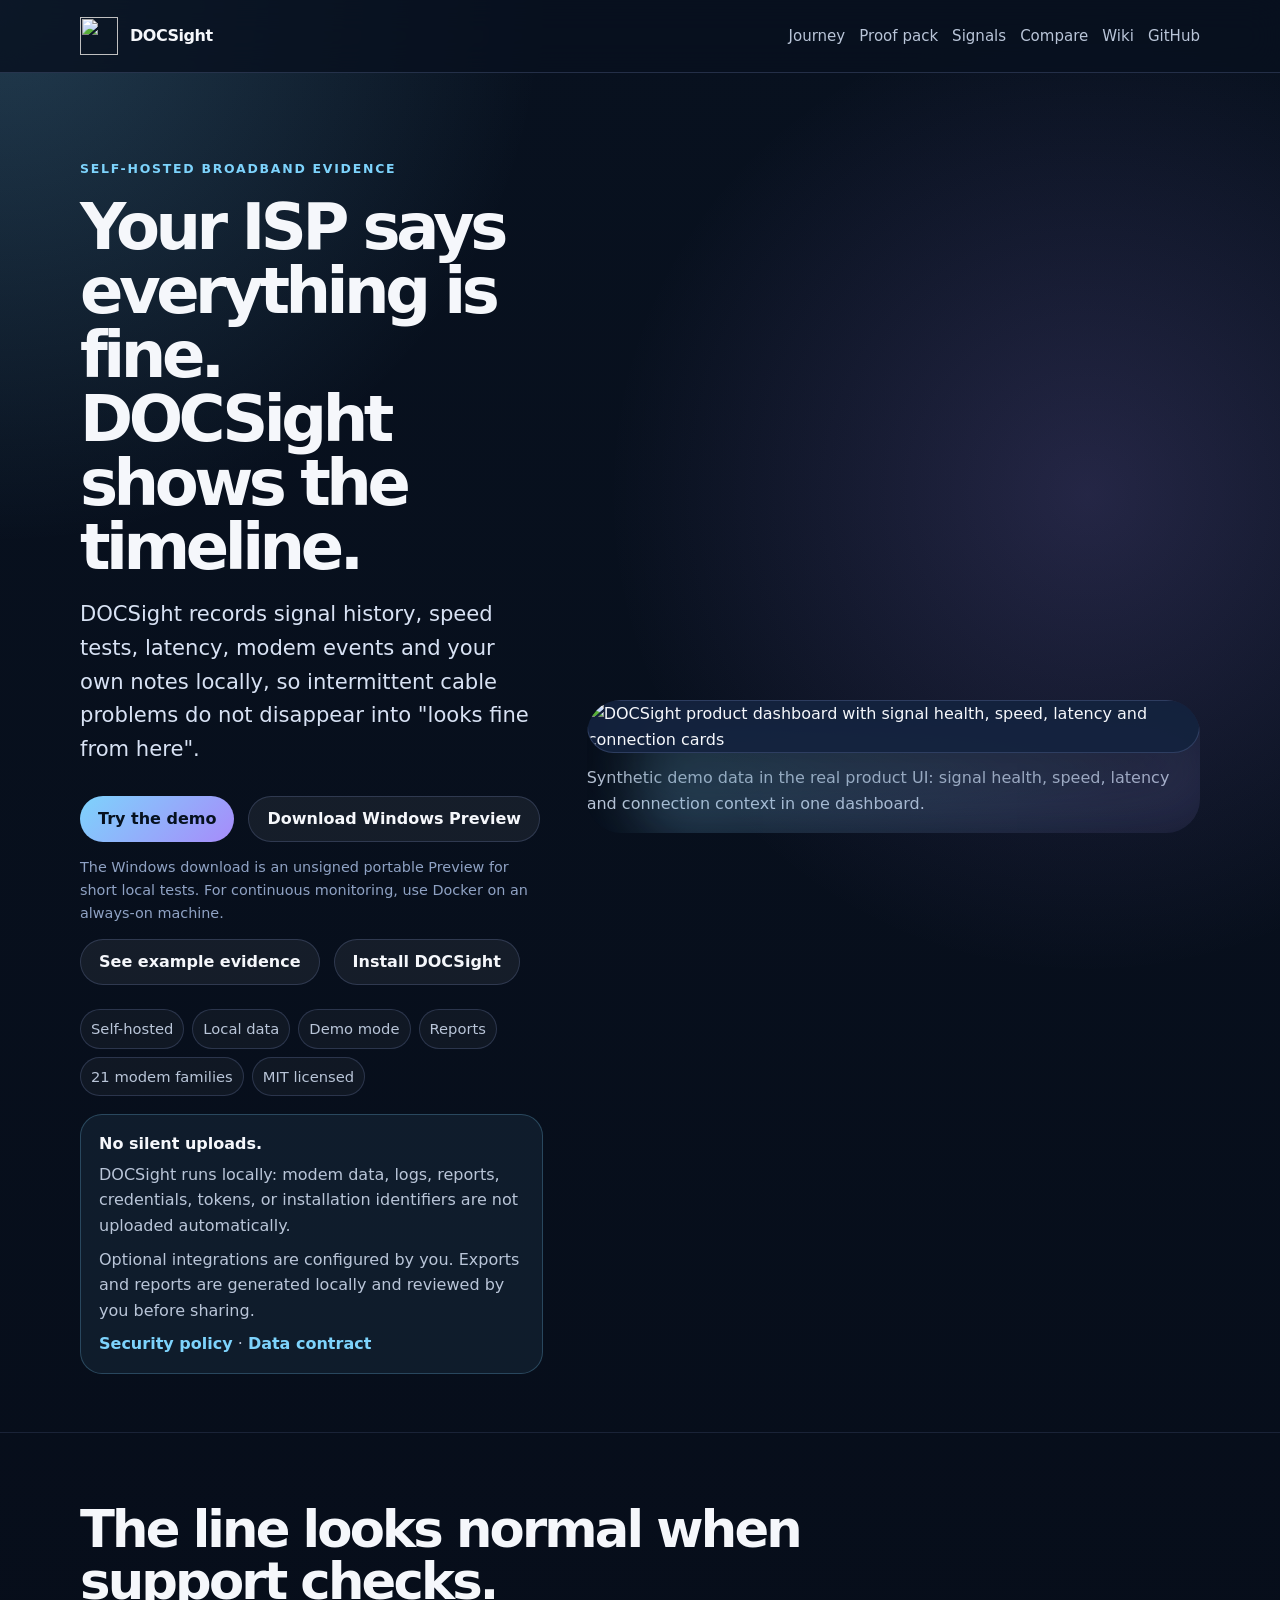
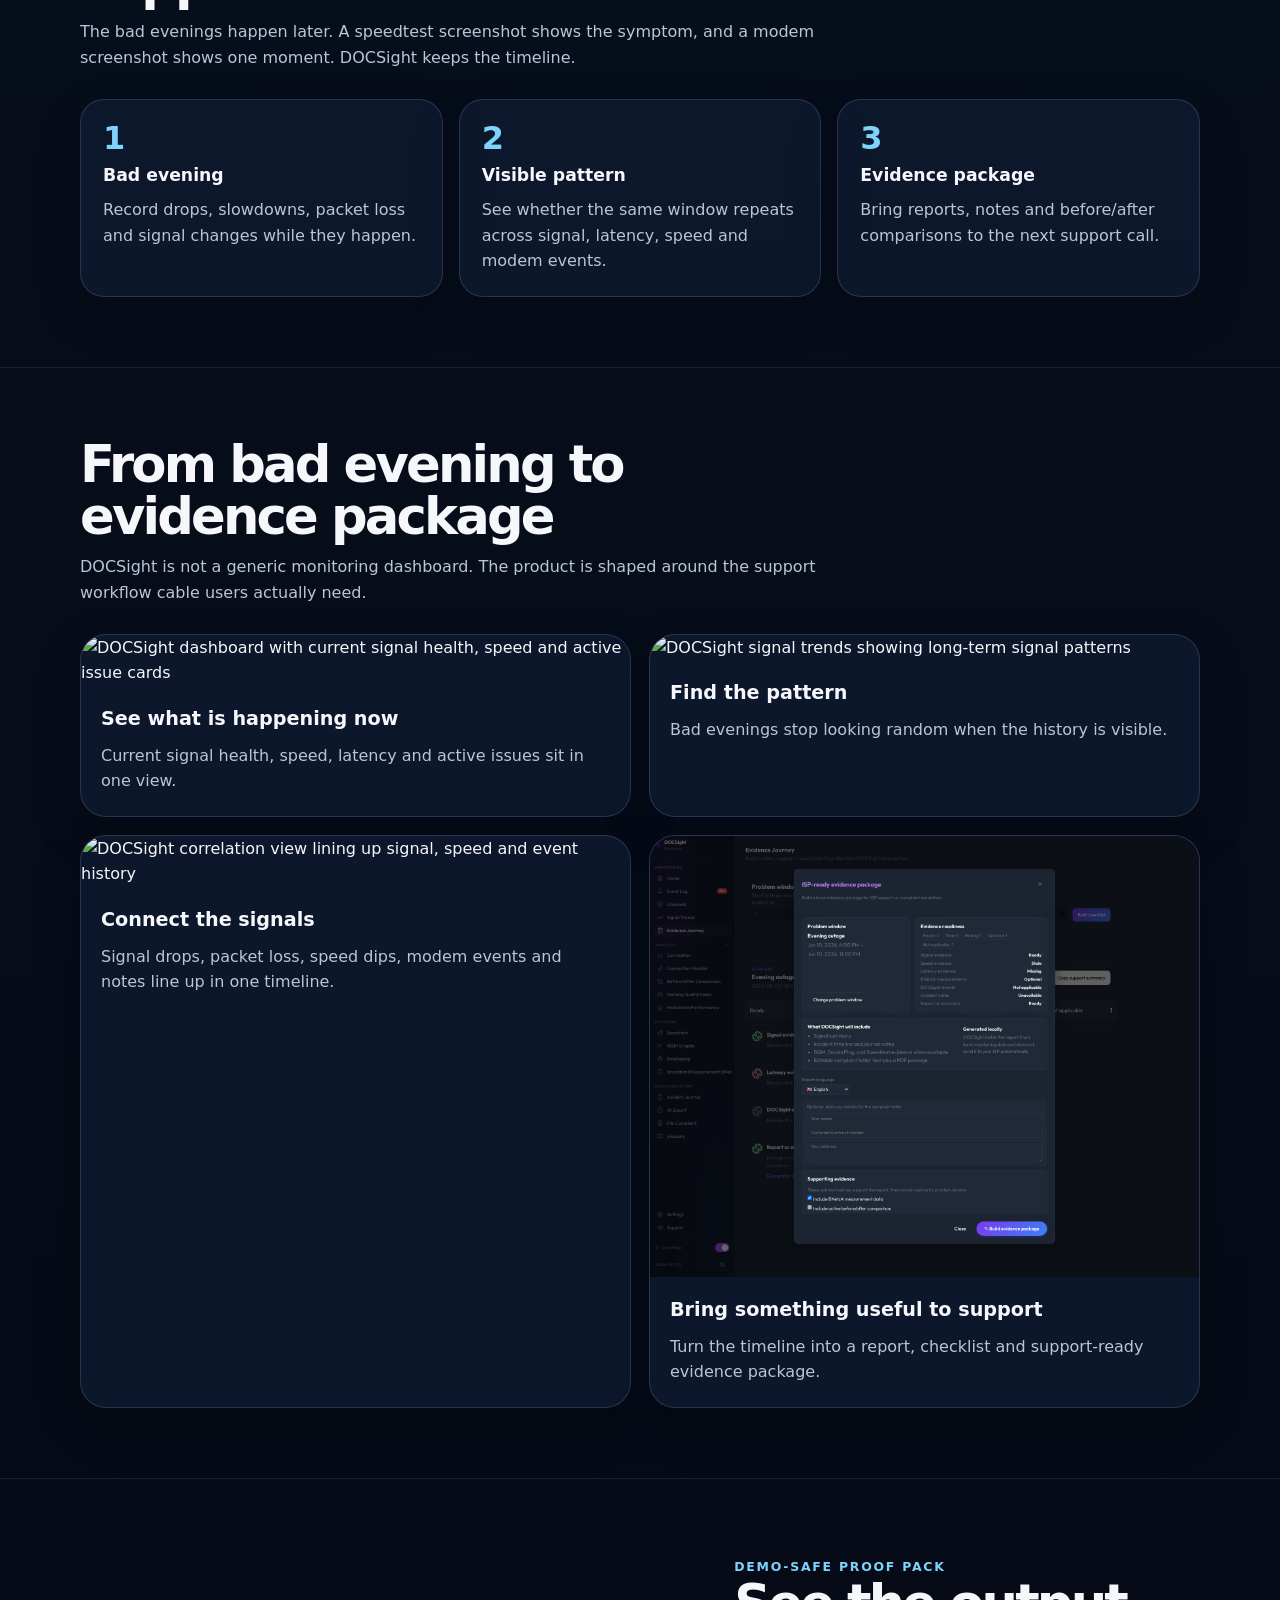
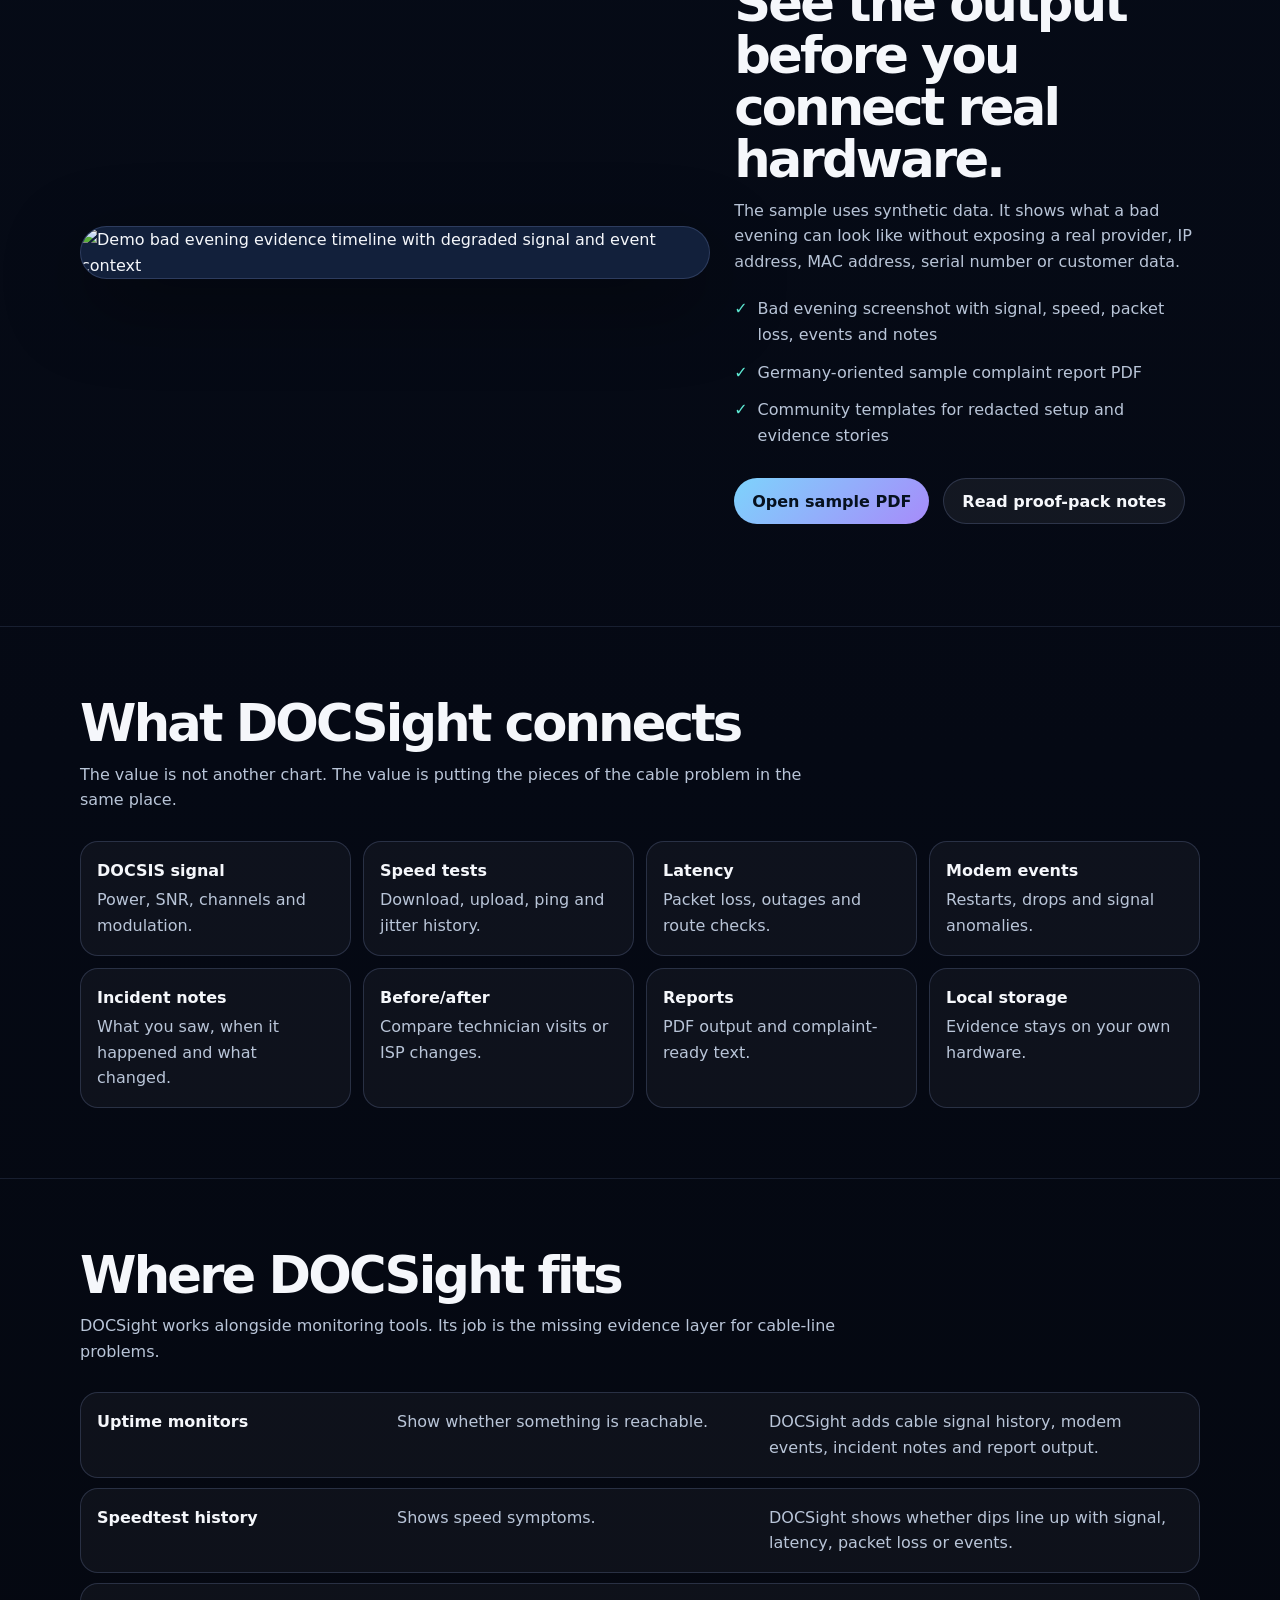
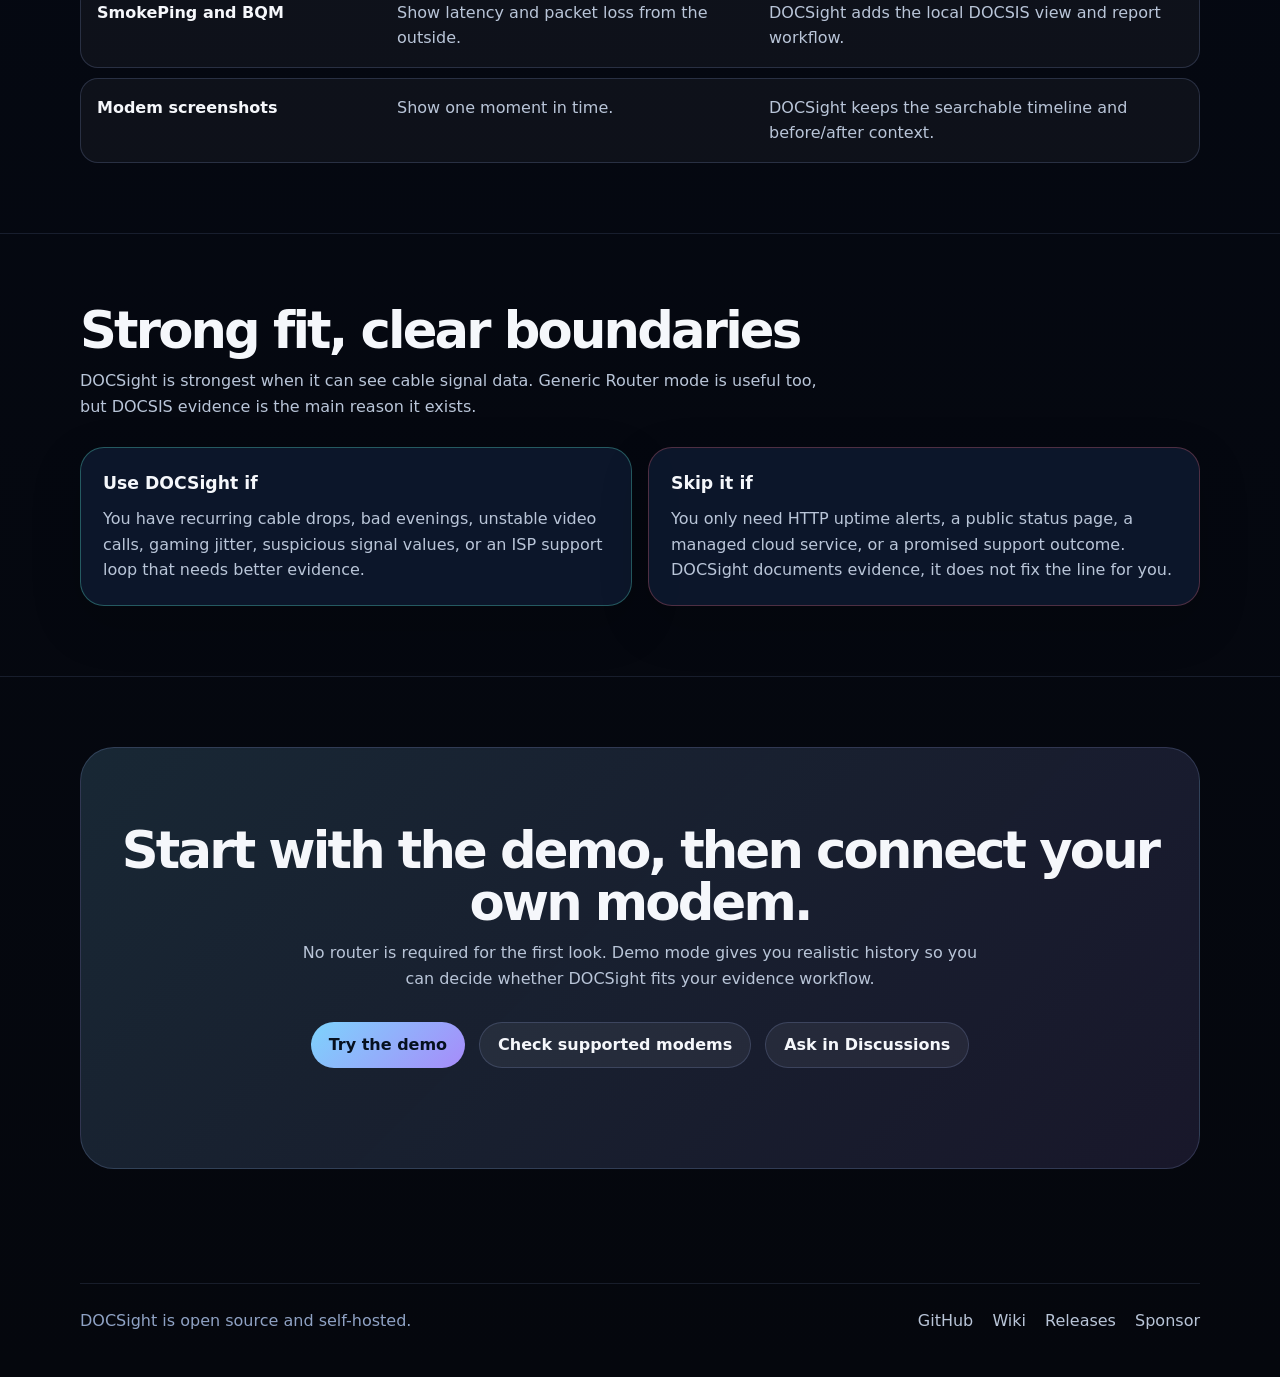
==== commit ef1bc451: "feat(drivers): add ARRIS SURFboard SB8200 CBN firmware support (#800) SB8200 units built by Compal B" ====
--- a/docs/index.html
+++ b/docs/index.html
@@ -219,7 +219,7 @@
             <li>Local data</li>
             <li>Demo mode</li>
             <li>Reports</li>
-            <li>20 modem families</li>
+            <li>21 modem families</li>
             <li>MIT licensed</li>
           </ul>
           <div class="trust-promise" aria-label="Local-first trust promise">
